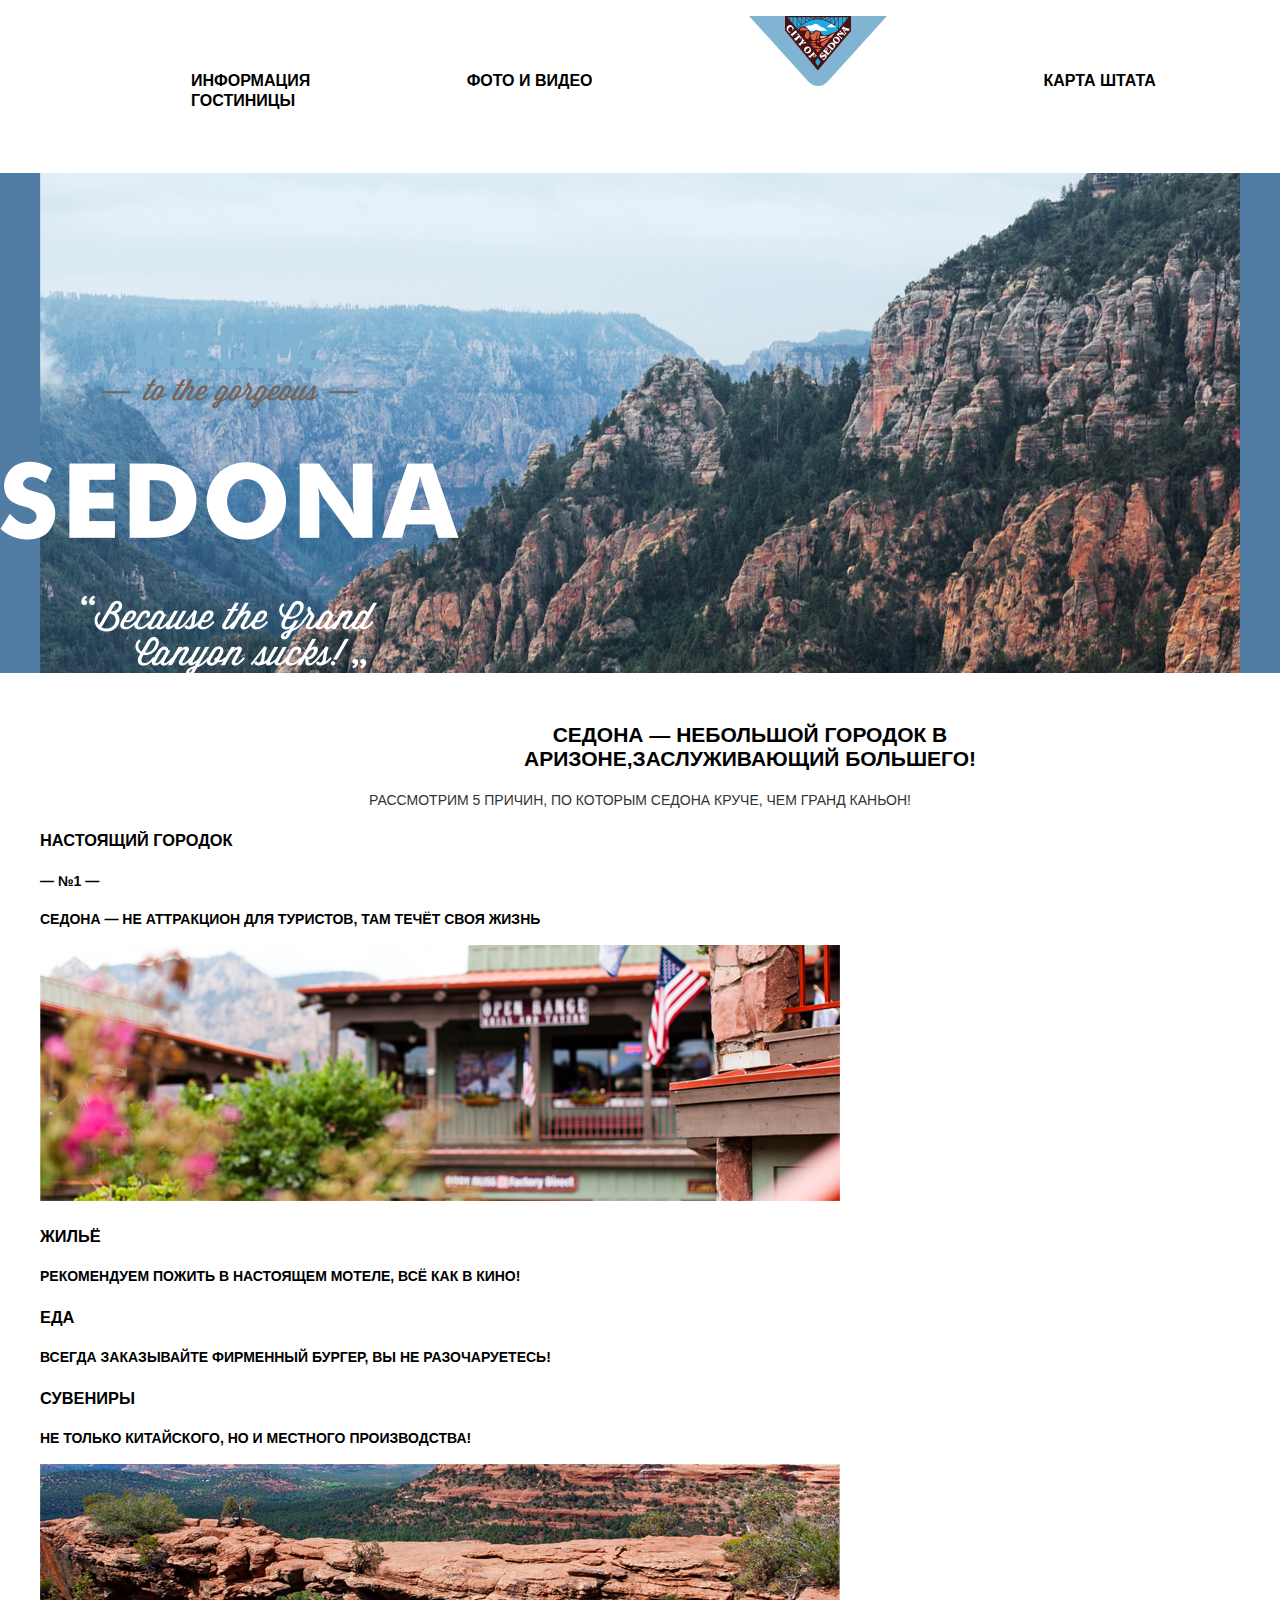
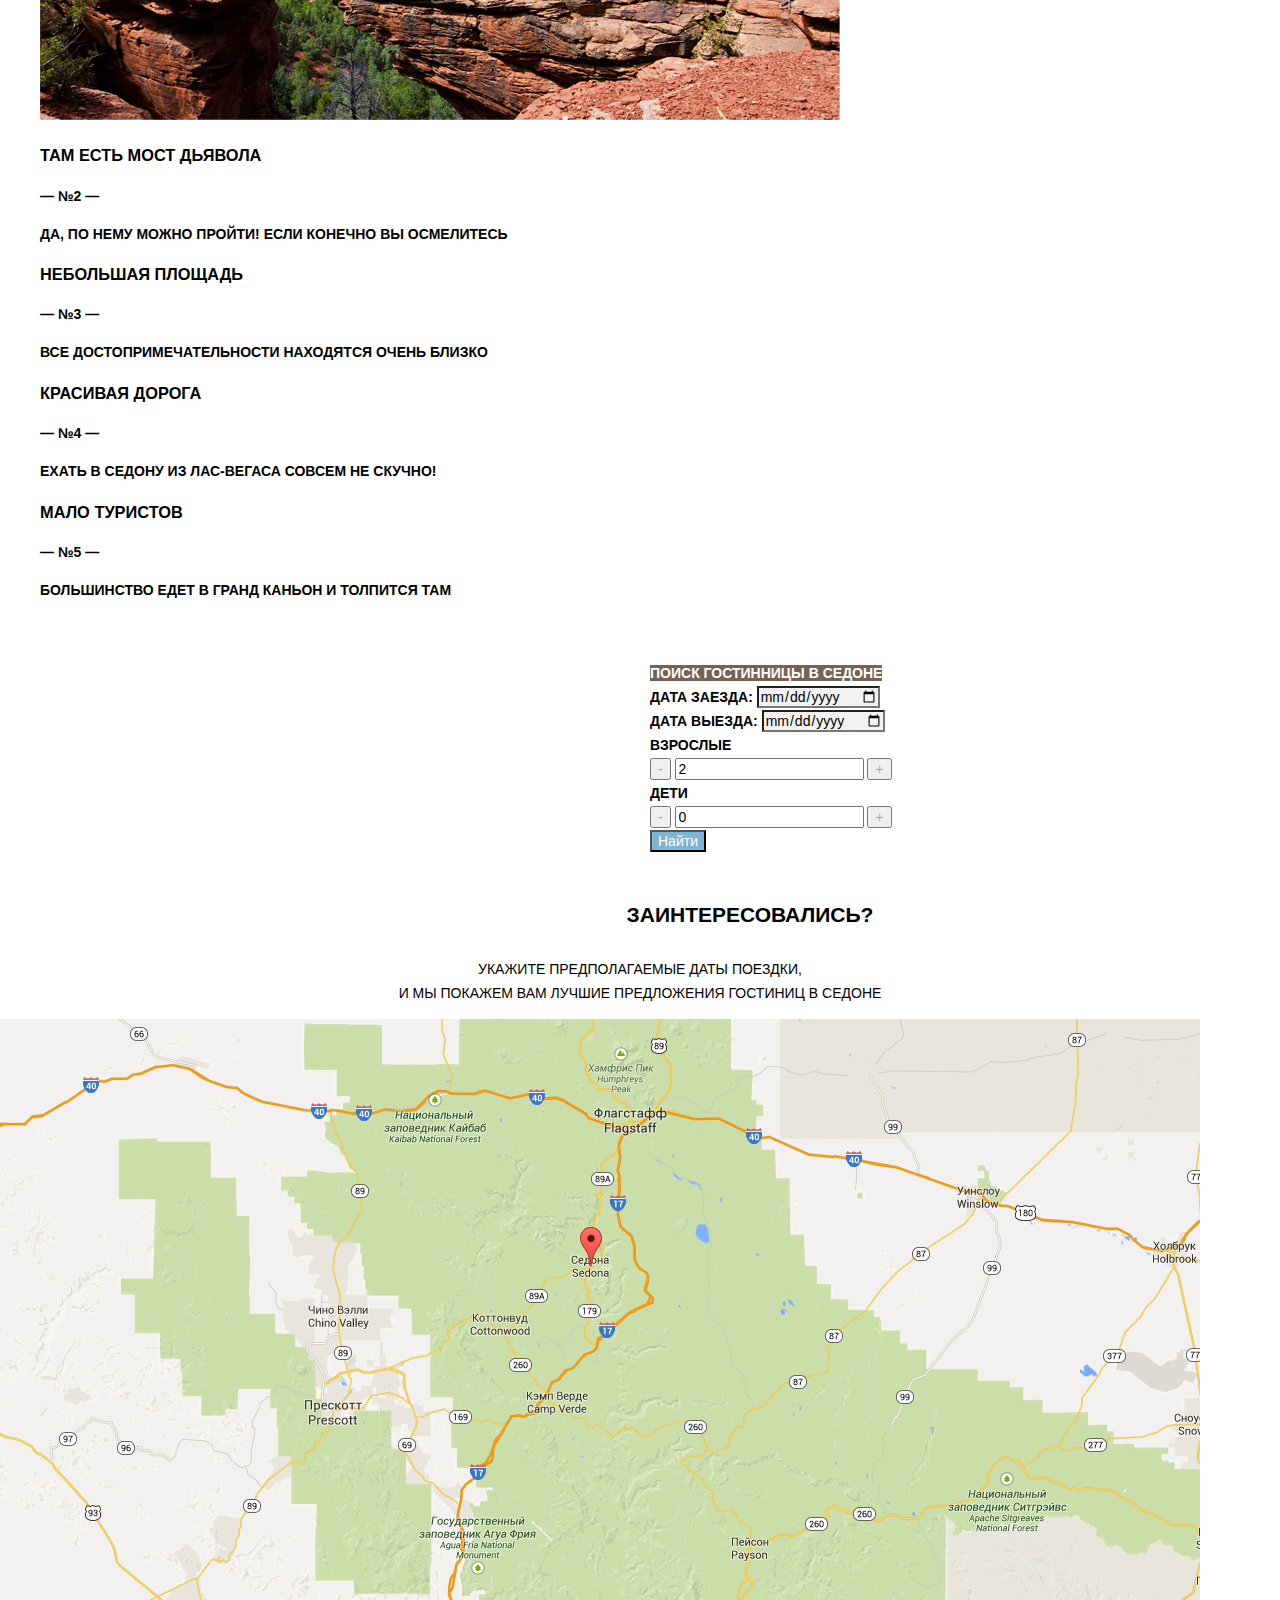
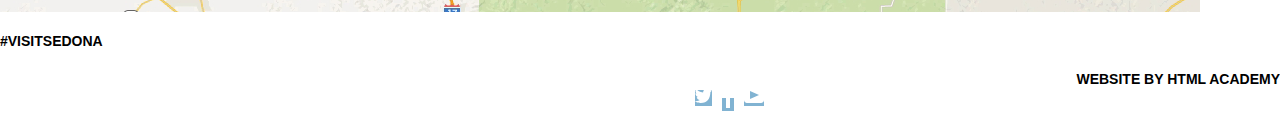
==== index.html @ 78a45bf8 "выполнил 2 задания 5 урока" ====
<!DOCTYPE html>
<html lang="ru">

<head>
  <meta charset="utf-8">
  <title>HTML Academy: Седона</title>
  <link href="https://fonts.googleapis.com/css?family=PT+Sans:400,700&amp;subset=latin,cyrillic" rel="stylesheet"
    type="text/css">
  <link href="css/normalize.css" rel="stylesheet">
  <link href="css/index.css" rel="stylesheet">
</head>

<body>
  <header>
    <nav class="main-navigation">
      <ul class="site-navigation">
        <li><a href="#">Информация</a></li>
        <li><a href="#">Фото и видео</a></li>
        <li class="logo-sedona"><a><img src="img/logo-sedona.svg" width="138" height="70" alt="Седона"></a></li>
        <li><a href="#">Карта штата</a></li>
        <li><a href="hotels.html">Гостиницы</a></li>
      </ul>
    </nav>
  </header>
  <main>
    <h1 class="visually-hidden">SEDONA</h1>
    <div class="top-image">
      <img class="word-welcome" src="img/welcome.png">
    </div>
    <section class="feature-promo">
      <h2>Седона — небольшой городок в Аризоне,заслуживающий большего!</h2>
      <p>Рассмотрим 5 причин, по которым Седона круче, чем гранд каньон!</p>
    </section>
    <section class="feature-blue">
      <ul>
        <li class="future-item future-item-blue">
          <div>
            <h3>Настоящий городок</h3>
            <p class="number">— №1 —</p>
            <p class="future-text">Седона — не аттракцион для туристов, там течёт своя жизнь</p>
          </div>
          <img src="img/real-town.png" alt="">
        </li>
        <li>
          <div>
            <h3>Жильё</h3>
            <p class="future-text">Рекомендуем пожить в настоящем мотеле, всё как в кино!</p>
          </div>
        </li>
        <li>
          <div>
            <h3>Еда</h3>
            <p class="future-text">Всегда заказывайте фирменный бургер, вы не разочаруетесь!</p>
          </div>
        </li>
        <li>
          <div>
            <h3>Сувениры</h3>
            <p class="future-text">Не только китайского, но и местного производства!</p>
          </div>
        </li>
        <li class="future-item future-item-blue">
          <img src="img/devil-bridge.png" alt="">
          <div>
            <h3>Там есть Мост дьявола</h3>
            <p class="number">— №2 —</p>
            <p class="future-text">Да, по нему можно пройти! Если конечно вы осмелитесь</p>
          </div>
        </li>
        <li class="future-item future-item-gray">
          <div>
            <h3>Небольшая площадь</h3>
            <p class="number">— №3 —</p>
            <p class="future-text">Все достопримечательности находятся очень близко</p>
          </div>
        </li>
        <li class="future-item future-item-gray">
          <div>
            <h3>Красивая дорога</h3>
            <p class="number">— №4 —</p>
            <p class="future-text">Ехать в Седону из Лас-Вегаса совсем не скучно!</p>
          </div>
        </li>
        <li class="future-item future-item-gray">
          <div>
            <h3>Мало туристов</h3>
            <p class="number">— №5 —</p>
            <p class="future-text">Большинство едет в гранд каньон и толпится там</p>
          </div>
        </li>
      </ul>
    </section>
    <section class="form">
      <h2 class="visually-hidden">Гостиницы в седоне поиск</h2>
      <a class="search-btn" href="#">Поиск гостинницы в седоне</a>
      <form class="search-form" action="https://echo.htmlacademy.ru" method="post">
        <div class="form-line form-form">
          <label for="date-arrival">Дата заезда:</label>
          <input class="date-arrival" type="date" name="arrival-date" id="arrival-date">
        </div>
        <div class="form-line form-form">
          <label for="date-deport">Дата выезда:</label>
          <input class="date-deport" type="date" name="date-deporture" id="date-deporture">
        </div>
        <div class="form-line form-form">
          <div class="number-abult">
            <label for="abolt">Взрослые</label>
            <div class="number-abults">
              <button class="button-minus" type="button">-</button>
              <input type="text" name="amolts" id="abolt" value="2" required>
              <button class="button-plus" type="button">+</button>
            </div>
          </div>
          <div class="number-children">
            <label for="children">Дети</label>
            <div class="number-childrens">
              <button class="button-minus" type="button">-</button>
              <input type="text" name="childrens" id="children" value="0" required>
              <button class="button-plus" type="button">+</button>
            </div>
          </div>
        </div>
        </div>
        <button class="search" type="submit">Найти</button>
      </form>
    </section>
    </section>
    <section class="quote">
      <h2>Заинтересовались?</h2>
      <p>Укажите предполагаемые даты поездки,<br>
        и мы покажем вам лучшие предложения гостиниц в седоне
      </p>
    </section>
    <div class="map">
      <img src="img/map.png" alt="Карта">
    </div>
  </main>
  <footer class="footer">
    <p>#visitsedona</p>
    <ul class="social">
      <li><a class="social-link" href="#" value="twitter"><span class="twitter"></span></a> </li>
      <li><a class="social-link" href="#" value="facebook"><span class="facebook"></span></a></li>
      <li><a class="social-link" href="#" value="youtube"><span class="youtube"></span></a></li>
    </ul>
    <div class="link-academy">
      <span class="website-by">website by</span>
      <a href="https://htmlacademy.ru">html academy</a>
    </div>
  </footer>
</body>

</html>
---- css/index.css ----
body {
  margin: 0;
  padding: 0;

  font-family: "PT Sans Narrow", Arial, sans-serif;
  font-size: 14px;
  line-height: 24px;
  font-weight: 700;
  color: #000000;
  text-transform: uppercase;
}

a{
  text-decoration: none;
}

.visually-hidden {
  text-indent: 100%;
  white-space: nowrap;
  overflow: hidden;
}

.main-navigation {
  font-size: 16px;
  line-height: 20px;
}

.site-navigation a{
  color: #000000;
}
.site-navigation a:hover{
  color: #81b3d2 ;
}

.site-navigation a:active{
  color: #cecece;
}

.site-navigation ul{
  float: left;
  margin-left: 150px;
}

.site-navigation li {
  display: inline;
  padding: 0px 1px;
  margin-left: 150px;
}

.top-image{
  position: relative;
  height: 500px;
  background: #517ca4 url(/img/sedona-home-screen.png) no-repeat 50% 21%;
}

ul {
  list-style: none;
}


.word-welcome {
  margin-top: 150px;
  text-align: center;
  font-size: 300px;
}

.feature-promo {
  text-align: center;
  margin-top: 0px;
}

.feature-promo h2 {
  font-size: 21px;
  text-transform: uppercase;
  text-align: center;
  font-family: sans-serif;
  font-weight: bold;
  word-wrap: break-word;
  margin-left: 500px;
  margin-top: 50px;
  width: 500px;
}

.feature-promo p{
  font-size: 14px;
  color: #333333;
  font-family: sans-serif;
  font-weight: normal;
}

.search-btn{
  background-color: #766357;
  color: #ffffff;
}
.search-btn:hover{
  background-color: #604e43;
}
.search-btn:active{
  background-color: #503e33;
}

.form{
  position: relative;
  left: 650px;
}

.date-arrival,
.date-deport{
  background-color: #f2f2f2;
  color: #000000;
}

.date-arrival:hover,
.date-deport:hover{
  background-color: #ebebeb;
  color: #000000;
}

.date-arrival:focus,
.date-deport:focus{
  background-color: #ffffff;
  color: #000000;
}

.button-minus,
.button-plus{
  color: #a9a9a9;
}
.button-minus:hover,
.button-plus:hover{
  color: #000000;
}
.button-minus:active,
.button-minus:active{
  color: #81b3d2;
}
.search{
  background-color: #81b3d2;
  color: #ffffff;
}
.search:hover{
  background-color: #669ec0;
  color: #ffffff;
}
.search:active{
  background-color: #5496bd;
  color: #88b6d1;
  opacity: 0.5;
}

.quote {
  text-align: center;
}

.quote h2 {
  font-size: 21px;
  font-family: sans-serif;
  font-weight: bold;
  word-wrap: break-word;
  margin-left: 500px;
  margin-top: 50px;
  width: 500px;
}

.quote p{
  font-family: sans-serif;
  font-weight: normal;
  text-align: center;
  margin-top: 30px;
}

.footer p{
  position: relative;
  margin-top: 10px;
}

.footer ul{
  text-align: center;
}

footer ul{
  position: absolute;
  left: 650px;
}
.footer li{
  float: left;
  margin: 5px;
}

.social-link .twitter::before{
  content: url(/img/icon-twitter.svg);
  background-color: #81b3d2;
}
.social-link .facebook::before{
  content: url(/img/fb-icon.svg);
  background-color: #81b3d2;
}
.social-link .youtube::before{
  content: url(/img/icon-youtube.svg);
  background-color: #81b3d2;
}

.social-link a{
  color: #81b3d2;
}
.social-link a:focus{
  color: #669ec0;
}
.social-link a:active{
  color: #5496bd;
  opacity: 0.5;
}

.footer .link-academy{
  text-align: right;
}
.link-academy a{
  color: #000000
}
.link-academy a:hover{
  color: #81b3d2;
}
.link-academy a:active{
  color: #bdbbbc;
}
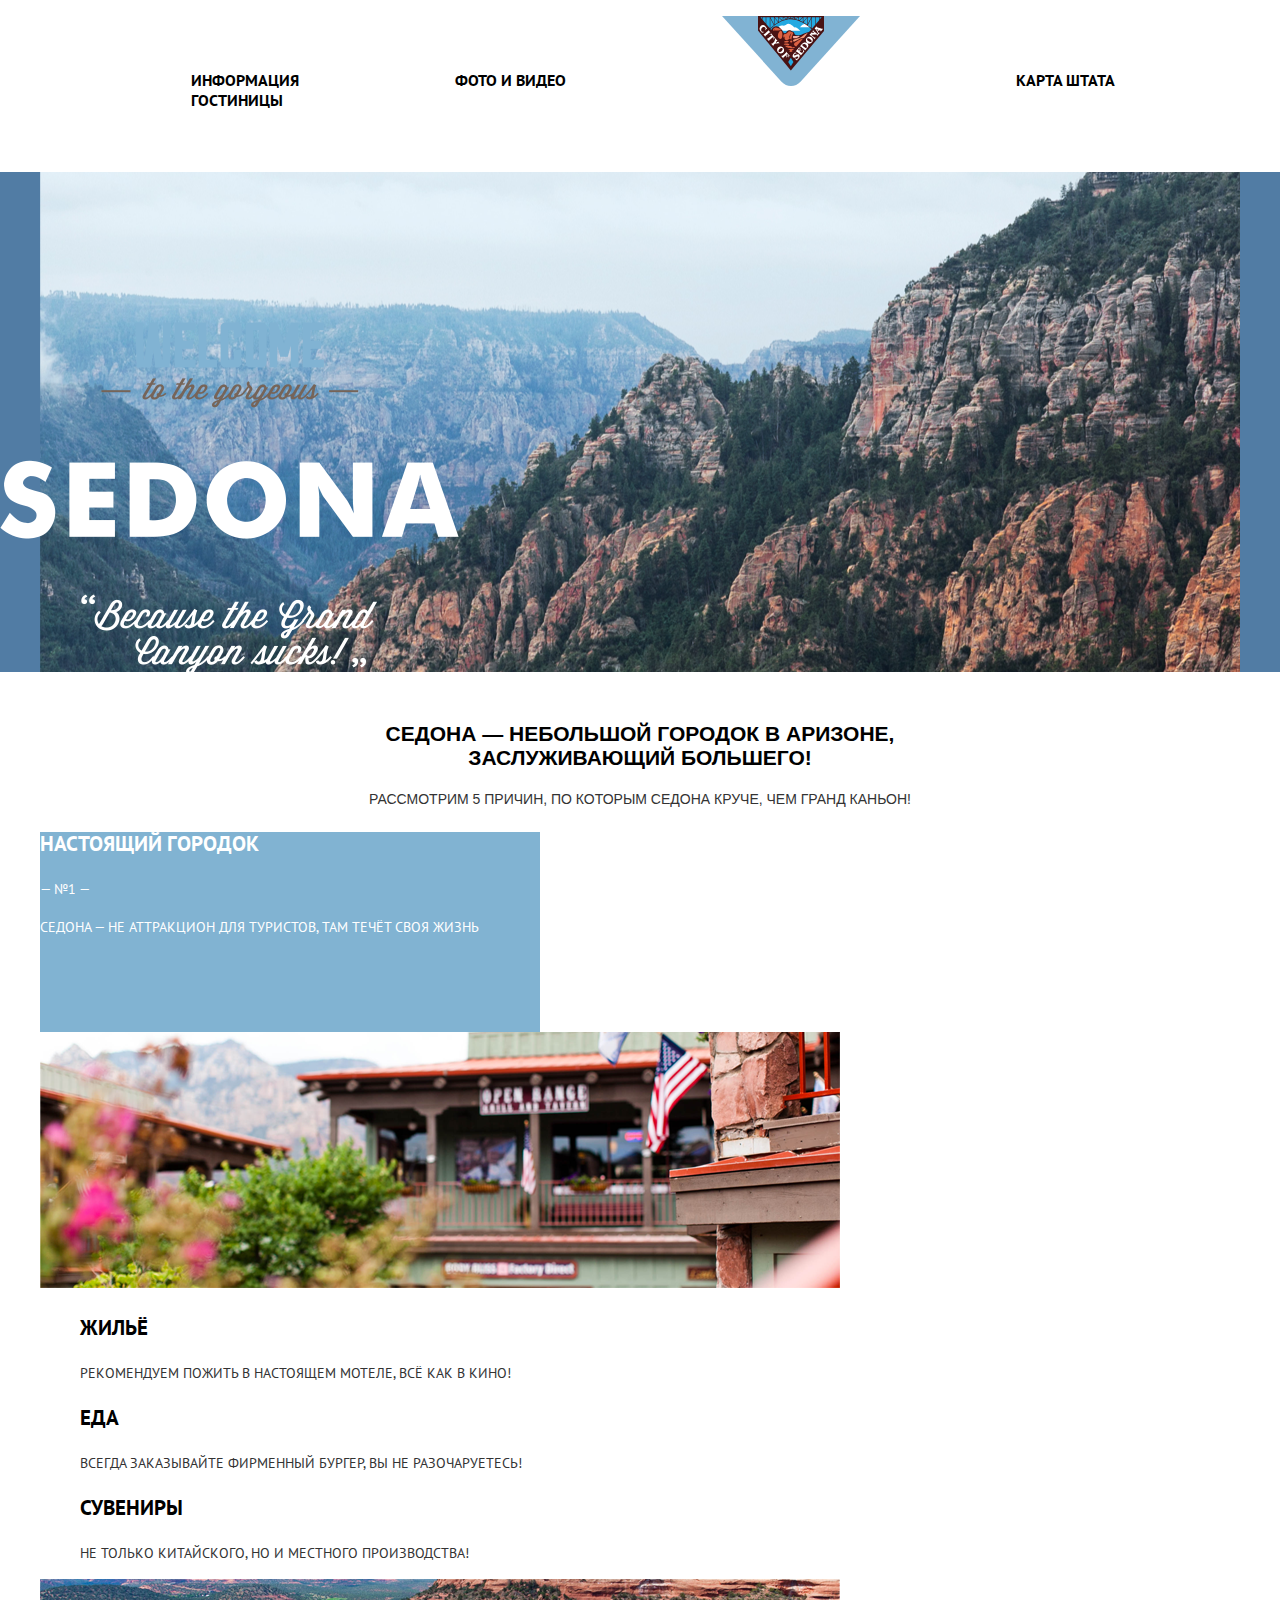
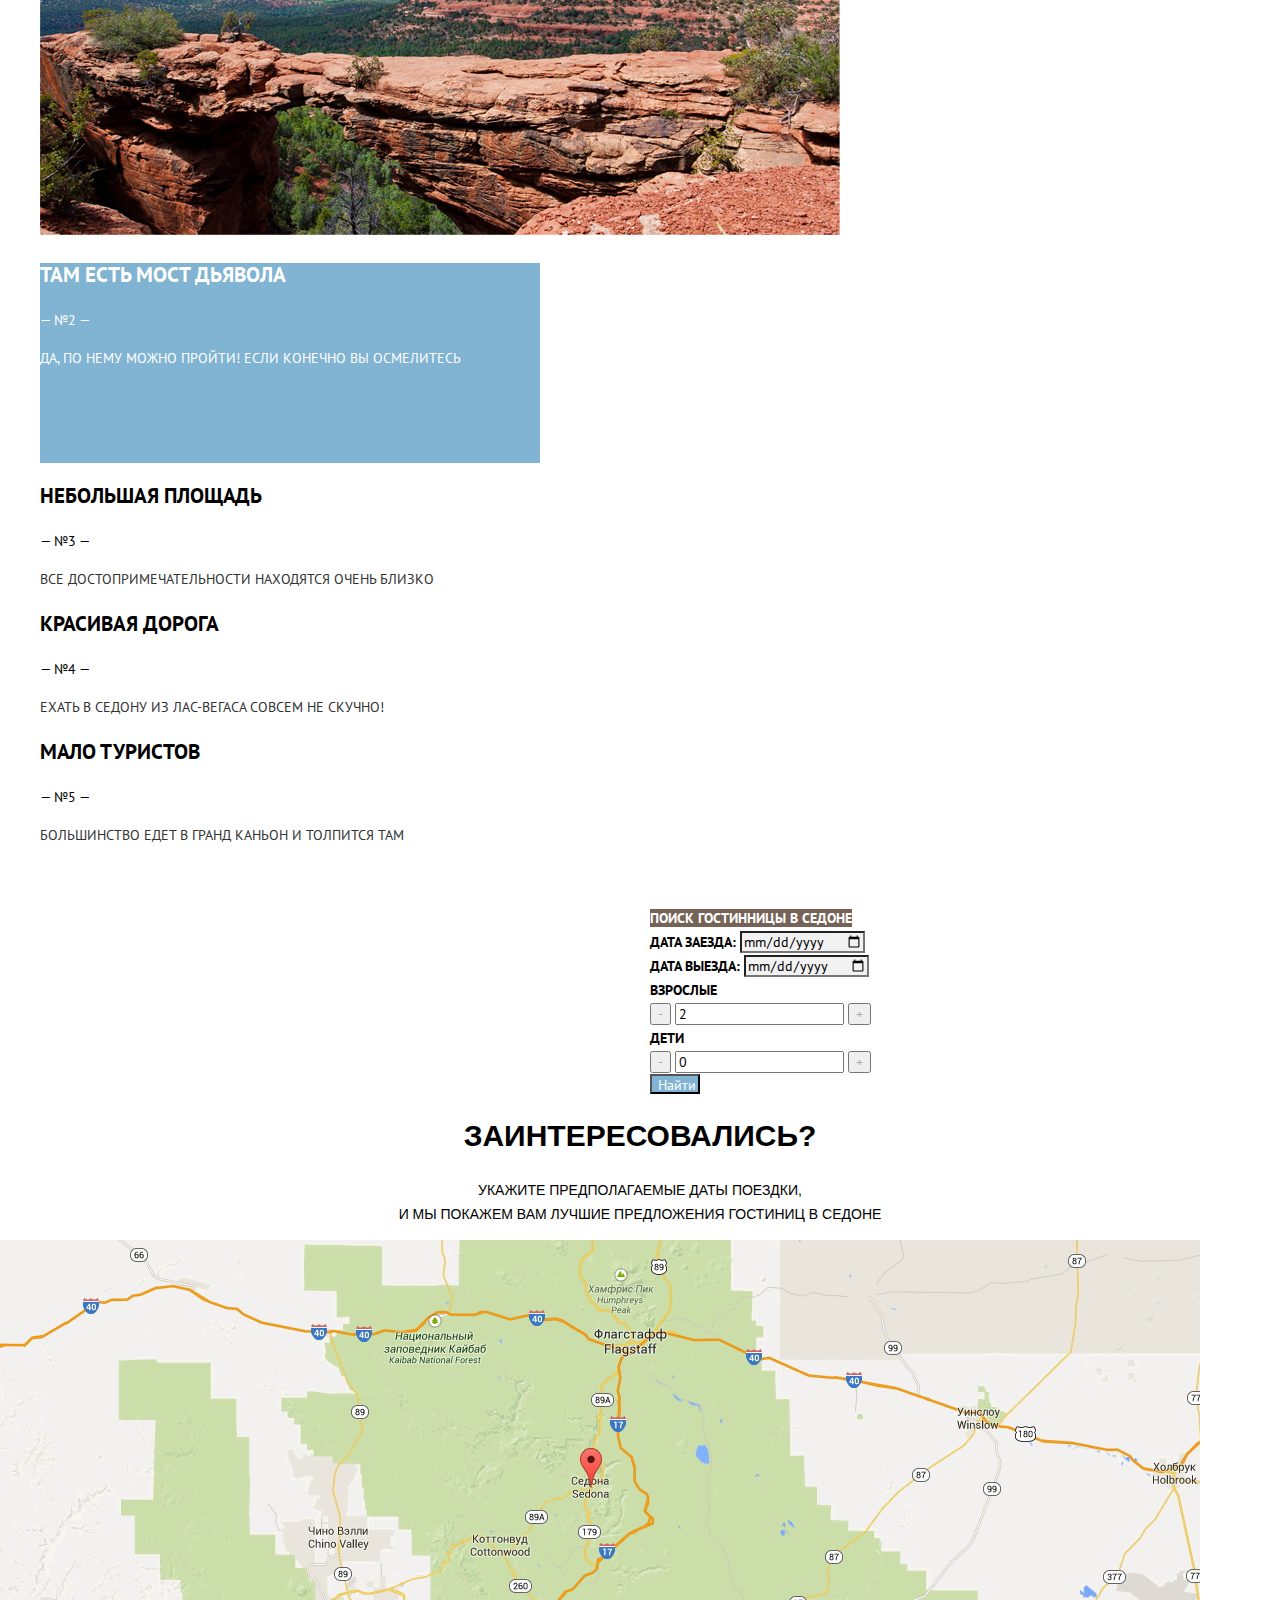
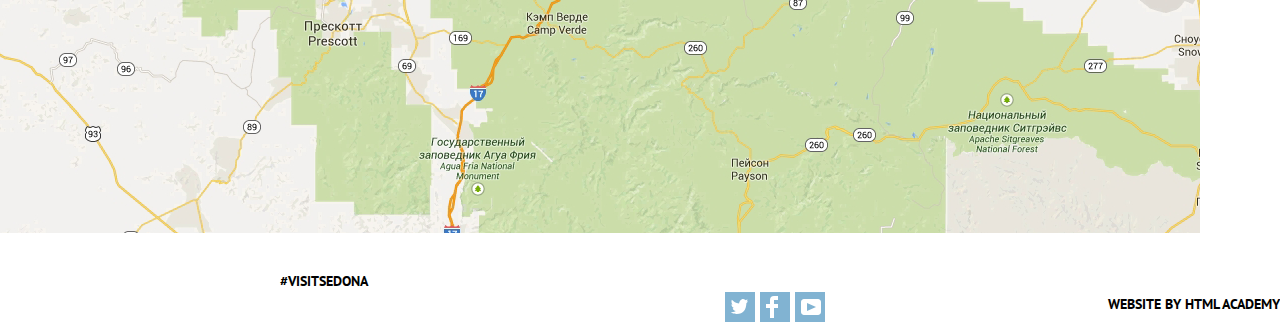
==== commit debfcf47: "доп задание 5 урок." ====
--- a/index.html
+++ b/index.html
@@ -27,67 +27,73 @@
     <div class="top-image">
       <img class="word-welcome" src="img/welcome.png">
     </div>
-    <section class="feature-promo">
-      <h2>Седона — небольшой городок в Аризоне,заслуживающий большего!</h2>
+    <section class="future-promo">
+      <h2>Седона — небольшой городок в Аризоне,<br>заслуживающий большего!</h2>
       <p>Рассмотрим 5 причин, по которым Седона круче, чем гранд каньон!</p>
     </section>
-    <section class="feature-blue">
+    <section class="future-blue">
       <ul>
-        <li class="future-item future-item-blue">
-          <div>
+        <div class="section-one">
+          <li class="future-item item-blue">
             <h3>Настоящий городок</h3>
             <p class="number">— №1 —</p>
-            <p class="future-text">Седона — не аттракцион для туристов, там течёт своя жизнь</p>
-          </div>
-          <img src="img/real-town.png" alt="">
-        </li>
-        <li>
-          <div>
-            <h3>Жильё</h3>
-            <p class="future-text">Рекомендуем пожить в настоящем мотеле, всё как в кино!</p>
-          </div>
-        </li>
-        <li>
-          <div>
-            <h3>Еда</h3>
-            <p class="future-text">Всегда заказывайте фирменный бургер, вы не разочаруетесь!</p>
-          </div>
-        </li>
-        <li>
-          <div>
-            <h3>Сувениры</h3>
-            <p class="future-text">Не только китайского, но и местного производства!</p>
-          </div>
-        </li>
-        <li class="future-item future-item-blue">
-          <img src="img/devil-bridge.png" alt="">
-          <div>
-            <h3>Там есть Мост дьявола</h3>
-            <p class="number">— №2 —</p>
-            <p class="future-text">Да, по нему можно пройти! Если конечно вы осмелитесь</p>
-          </div>
-        </li>
-        <li class="future-item future-item-gray">
-          <div>
-            <h3>Небольшая площадь</h3>
-            <p class="number">— №3 —</p>
-            <p class="future-text">Все достопримечательности находятся очень близко</p>
-          </div>
-        </li>
-        <li class="future-item future-item-gray">
-          <div>
-            <h3>Красивая дорога</h3>
-            <p class="number">— №4 —</p>
-            <p class="future-text">Ехать в Седону из Лас-Вегаса совсем не скучно!</p>
-          </div>
-        </li>
-        <li class="future-item future-item-gray">
-          <div>
-            <h3>Мало туристов</h3>
-            <p class="number">— №5 —</p>
-            <p class="future-text">Большинство едет в гранд каньон и толпится там</p>
-          </div>
-        </li>
+            <p>Седона — не аттракцион для туристов, там течёт своя жизнь</p>
+          <li class="real-town">
+            <img src="img/real-town.png" alt="">
+          </li>
+          </li>
+          <ul>
+            <li class="future-item item-one">
+              <div class="housing">
+                <h3>Жильё</h3>
+                <p class="future-text">Рекомендуем пожить в настоящем мотеле, всё как в кино!</p>
+              </div>
+            </li>
+            <li class="future-item item-two">
+              <div class="eat">
+                <h3>Еда</h3>
+                <p class="future-text">Всегда заказывайте фирменный бургер, вы не разочаруетесь!</p>
+              </div>
+            </li>
+            <li class="future-item item-three">
+              <div class="souvenirs">
+                <h3>Сувениры</h3>
+                <p class="future-text">Не только китайского, но и местного производства!</p>
+              </div>
+            </li>
+          </ul>
+        </div>
+        <div class="section-two">
+          <li class="devil-bridge">
+            <img src="img/devil-bridge.png" alt="">
+          </li>
+          <li class="future-item item-blue">
+          <h3>Там есть Мост дьявола</h3>
+          <p class="number">— №2 —</p>
+          <p>Да, по нему можно пройти! Если конечно вы осмелитесь</p>
+          </li>
+          <li class="future-item item-four">
+            <div class="small-area">
+              <h3>Небольшая площадь</h3>
+              <p class="number">— №3 —</p>
+              <p class="future-text">Все достопримечательности находятся очень близко</p>
+            </div>
+          </li>
+          <li class="future-item item-five">
+            <div class="beautiful-road">
+              <h3>Красивая дорога</h3>
+              <p class="number">— №4 —</p>
+              <p class="future-text">Ехать в Седону из Лас-Вегаса совсем не скучно!</p>
+            </div>
+          </li>
+          <li class="future-item item-six">
+            <div class="few-tourists">
+              <h3>Мало туристов</h3>
+              <p class="number">— №5 —</p>
+              <p class="future-text">Большинство едет в гранд каньон и толпится там</p>
+            </div>
+          </li>
+        </div>
       </ul>
     </section>
     <section class="form">
--- a/css/index.css
+++ b/css/index.css
@@ -2,7 +2,7 @@
   margin: 0;
   padding: 0;
 
-  font-family: "PT Sans Narrow", Arial, sans-serif;
+  font-family: "PT Sans", "Arial", sans-serif;
   font-size: 14px;
   line-height: 24px;
   font-weight: 700;
@@ -10,7 +10,7 @@
   text-transform: uppercase;
 }
 
-a{
+a {
   text-decoration: none;
 }
 
@@ -25,18 +25,19 @@
   line-height: 20px;
 }
 
-.site-navigation a{
-  color: #000000;
-}
-.site-navigation a:hover{
-  color: #81b3d2 ;
-}
-
-.site-navigation a:active{
+.site-navigation a {
+  color: #000000;
+}
+
+.site-navigation a:hover {
+  color: #81b3d2;
+}
+
+.site-navigation a:active {
   color: #cecece;
 }
 
-.site-navigation ul{
+.site-navigation ul {
   float: left;
   margin-left: 150px;
 }
@@ -47,10 +48,10 @@
   margin-left: 150px;
 }
 
-.top-image{
+.top-image {
   position: relative;
   height: 500px;
-  background: #517ca4 url(/img/sedona-home-screen.png) no-repeat 50% 21%;
+  background: #517ca4 url("../img/sedona-home-screen.png") no-repeat 50% 21%;
 }
 
 ul {
@@ -64,88 +65,127 @@
   font-size: 300px;
 }
 
-.feature-promo {
+.future-promo {
   text-align: center;
   margin-top: 0px;
 }
 
-.feature-promo h2 {
+.future-promo h2 {
   font-size: 21px;
   text-transform: uppercase;
   text-align: center;
   font-family: sans-serif;
   font-weight: bold;
   word-wrap: break-word;
-  margin-left: 500px;
   margin-top: 50px;
-  width: 500px;
-}
-
-.feature-promo p{
+}
+
+.future-promo p {
   font-size: 14px;
   color: #333333;
   font-family: sans-serif;
   font-weight: normal;
 }
 
-.search-btn{
+.future-blue h3 {
+  font-size: 21px;
+  font-weight: bold;
+}
+.future-blue p {
+  font-size: 14px;
+  font-weight: normal;
+}
+.future-blue .future-text {
+  color: #333333;
+}
+
+.section-one .item-blue {
+  width: 500px;
+  height: 200px;
+  background-color: #81b3d2 ;
+  color: #ffffff;
+}
+.section-one .number{
+  font-size: 14px;
+  font-weight: normal;
+}
+
+.section-two .item-blue {
+  width: 500px;
+  height: 200px;
+  background-color: #81b3d2 ;
+  color: #ffffff;
+}
+
+.search-btn {
   background-color: #766357;
   color: #ffffff;
 }
-.search-btn:hover{
+
+.search-btn:hover {
   background-color: #604e43;
 }
-.search-btn:active{
+
+.search-btn:active {
   background-color: #503e33;
 }
 
-.form{
+.form {
   position: relative;
   left: 650px;
 }
 
 .date-arrival,
-.date-deport{
+.date-deport {
   background-color: #f2f2f2;
   color: #000000;
 }
 
 .date-arrival:hover,
-.date-deport:hover{
+.date-deport:hover {
   background-color: #ebebeb;
   color: #000000;
 }
 
 .date-arrival:focus,
-.date-deport:focus{
+.date-deport:focus {
   background-color: #ffffff;
   color: #000000;
 }
 
 .button-minus,
-.button-plus{
+.button-plus {
   color: #a9a9a9;
 }
+
 .button-minus:hover,
-.button-plus:hover{
-  color: #000000;
-}
+.button-plus:hover {
+  color: #000000;
+}
+
 .button-minus:active,
-.button-minus:active{
-  color: #81b3d2;
-}
-.search{
-  background-color: #81b3d2;
-  color: #ffffff;
-}
-.search:hover{
+.button-minus:active {
+  color: #81b3d2;
+}
+
+.search {
+  position: absolute;
+  width: 50px;
+  height: 20px;
+  background-color: #81b3d2;
+  color: #ffffff;
+
+}
+
+.search:hover {
   background-color: #669ec0;
   color: #ffffff;
 }
-.search:active{
+
+.search:active {
   background-color: #5496bd;
   color: #88b6d1;
-  opacity: 0.5;
+  opacity: 0.8;
 }
 
 .quote {
@@ -153,73 +193,204 @@
 }
 
 .quote h2 {
+  font-size: 30px;
+  font-family: sans-serif;
+  font-weight: bold;
+  word-wrap: break-word;
+  text-align: center;
+  margin-top: 50px;
+}
+
+.quote p {
+  font-size: 14px;
+  font-family: sans-serif;
+  font-weight: normal;
+  text-align: center;
+  margin-top: 30px;
+}
+
+.footer p {
+  position: relative;
+  top: 15px;
+  left: 280px;
+}
+
+.social-link .twitter::before {
+  content: "";
+  width: 30px;
+  height: 30px;
+  left: 725px;
+
+  position: absolute;
+  background-position: 6px, center;
+  background-repeat: no-repeat;
+  background-image: url(/img/icon-twitter.svg);
+  background-color: #81b3d2;
+}
+
+.social-link .facebook::before {
+  content: "";
+  width: 30px;
+  height: 30px;
+  left: 760px;
+
+  position: absolute;
+  background-position: 6px, center;
+  background-repeat: no-repeat;
+  background-image: url(/img/fb-icon.svg);
+  background-color: #81b3d2;
+}
+
+.social-link .youtube::before {
+  content: "";
+  width: 30px;
+  height: 30px;
+  left: 795px;
+
+  position: absolute;
+  background-position: 6px, center;
+  background-repeat: no-repeat;
+  background-image: url(/img/icon-youtube.svg);
+  background-color: #81b3d2;
+}
+
+.social li {
+  background-color: #81b3d2;
+}
+
+.social li:focus {
+  background-color: #669ec0;
+}
+
+.social li:active {
+  background-color: #5496bd;
+  opacity: 0.8;
+}
+
+.footer .link-academy {
+  text-align: right;
+}
+
+.link-academy a {
+  color: #000000
+}
+
+.link-academy a:hover {
+  color: #81b3d2;
+}
+
+.link-academy a:active {
+  color: #bdbbbc;
+}
+
+.section-criteria label {
+  font-size: 14px;
+  font-weight: normal;
+}
+
+.section-criteria legend {
+  font-size: 16px;
+  font-weight: bold;
+}
+
+.section-sorting .price {
+  color: #81b3d2;
+}
+.section-sorting .type {
+  color: #e1e1e1;
+}
+.section-sorting .rating {
+  color: #e1e1e1;
+}
+.section-sorting .rating:hover {
+color: #81b3d2;
+}
+.section-sorting .rating:active {
+  color: #000000;
+}
+
+.hotels tr {
+  font-size: 14px;
+  font-weight: normal;
+  color: #333333;
+}
+
+.hotels .hotel-name {
   font-size: 21px;
-  font-family: sans-serif;
-  font-weight: bold;
-  word-wrap: break-word;
-  margin-left: 500px;
-  margin-top: 50px;
-  width: 500px;
-}
-
-.quote p{
-  font-family: sans-serif;
-  font-weight: normal;
-  text-align: center;
-  margin-top: 30px;
-}
-
-.footer p{
-  position: relative;
-  margin-top: 10px;
-}
-
-.footer ul{
-  text-align: center;
-}
-
-footer ul{
-  position: absolute;
-  left: 650px;
-}
-.footer li{
-  float: left;
-  margin: 5px;
-}
-
-.social-link .twitter::before{
-  content: url(/img/icon-twitter.svg);
-  background-color: #81b3d2;
-}
-.social-link .facebook::before{
-  content: url(/img/fb-icon.svg);
-  background-color: #81b3d2;
-}
-.social-link .youtube::before{
-  content: url(/img/icon-youtube.svg);
-  background-color: #81b3d2;
-}
-
-.social-link a{
-  color: #81b3d2;
-}
-.social-link a:focus{
-  color: #669ec0;
-}
-.social-link a:active{
-  color: #5496bd;
-  opacity: 0.5;
-}
-
-.footer .link-academy{
-  text-align: right;
-}
-.link-academy a{
-  color: #000000
-}
-.link-academy a:hover{
-  color: #81b3d2;
-}
-.link-academy a:active{
-  color: #bdbbbc;
-}
+  font-weight: bold;
+}
+
+.hotels .btn {
+  font-size: 14px;
+  font-weight: bold;
+}
+
+.hotels .amara {
+  color: #000000;
+}
+
+.hotels .amara:hover {
+  color: #81b3d2;
+}
+
+.hotels .amara:active {
+  color: #b2b2b2;
+}
+
+.hotels .quail {
+  color: #000000;
+}
+
+.hotels .quail:hover {
+  color: #81b3d2;
+}
+
+.hotels .quail:active {
+  color: #b2b2b2;
+}
+
+.hotels .poco {
+  color: #000000;
+}
+
+.hotels .poco:hover {
+  color: #81b3d2;
+}
+
+.hotels .poco:active {
+  color: #b2b2b2;
+}
+
+.btn-right {
+  color: white;
+  background-color: #766357;
+}
+
+
+.btn-right:hover {
+  color: white;
+  background-color: #604e43;
+}
+
+.btn-right:active {
+  color: #857871;
+  background-color: #503e33;
+  opacity: 0.8;
+}
+
+.btn-left {
+  background-color: #81b3d2;
+  color: #ffffff;
+}
+
+.btn-left:hover {
+  color: #ffffff;
+  background-color: #669ec0;
+}
+
+.btn-left:active {
+  color: #88b6d1;
+  background-color: #5496bd;
+  opacity: 0.8;
+}
+
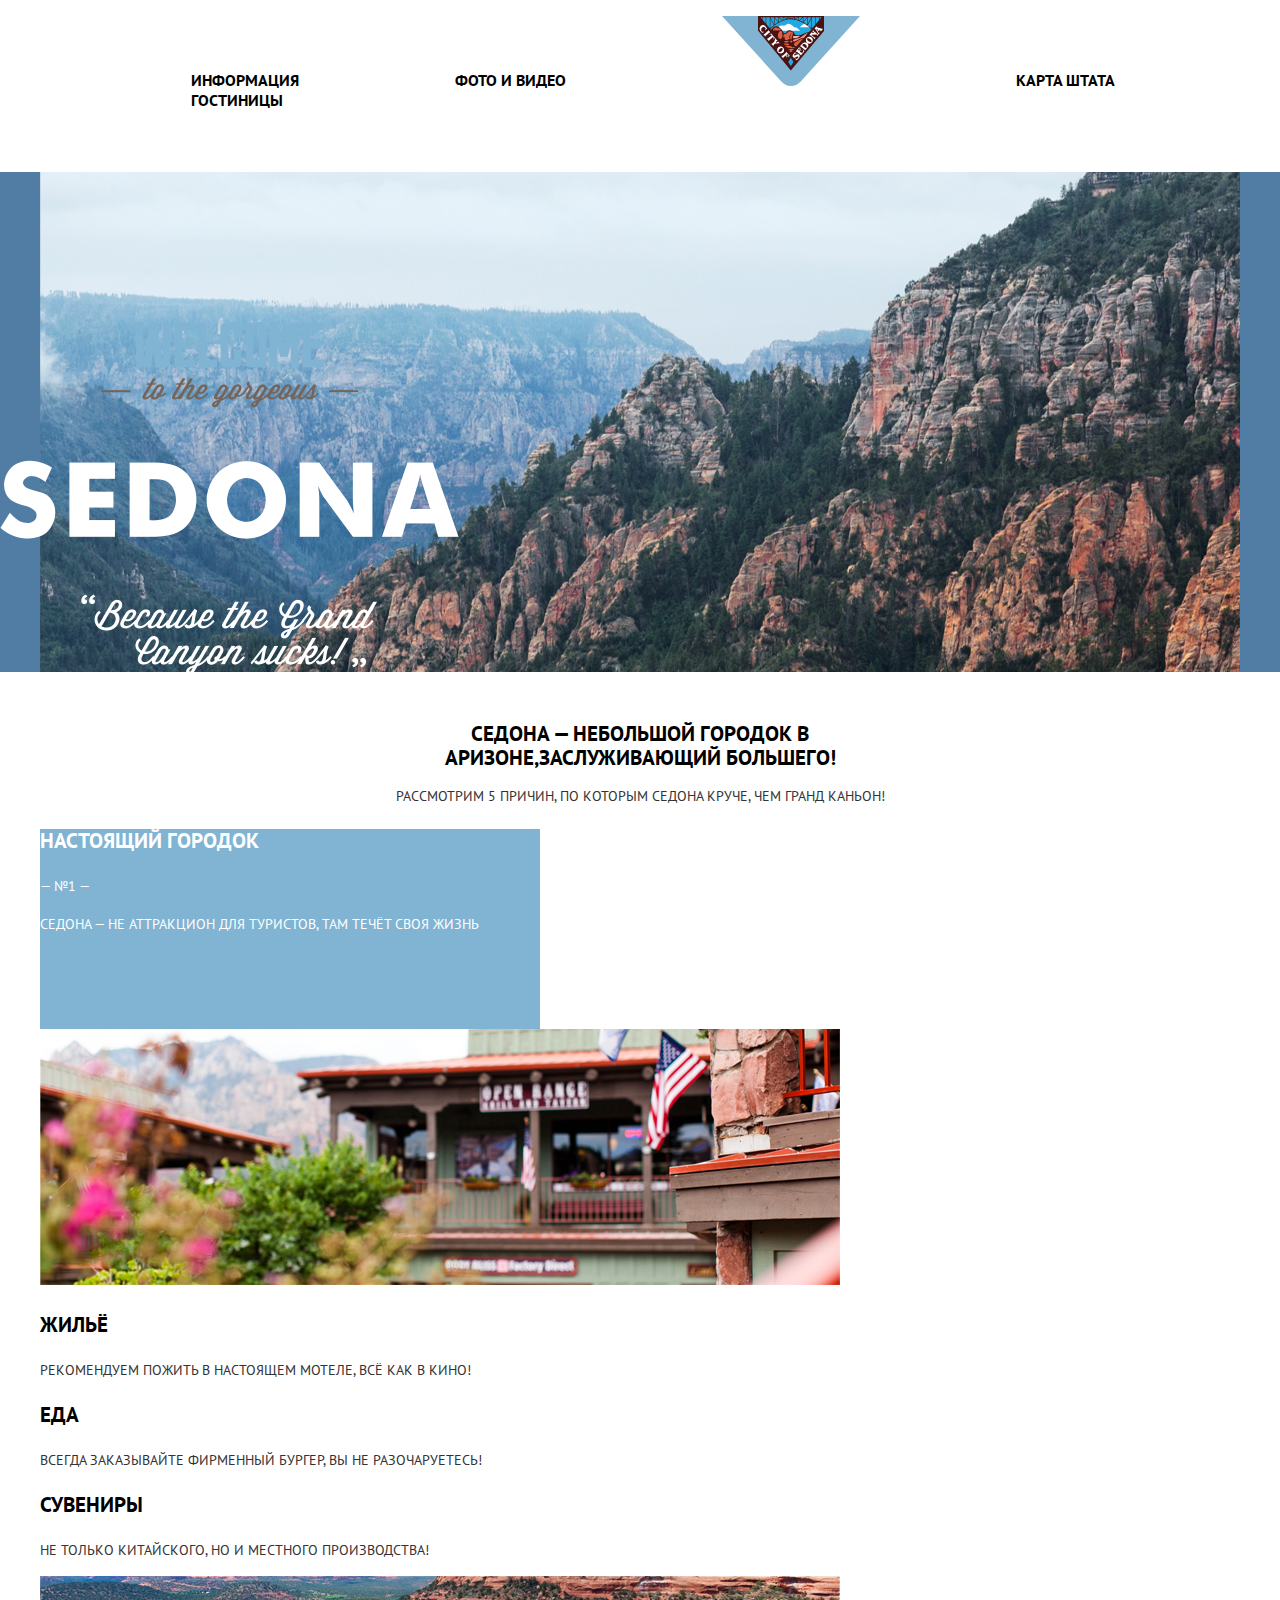
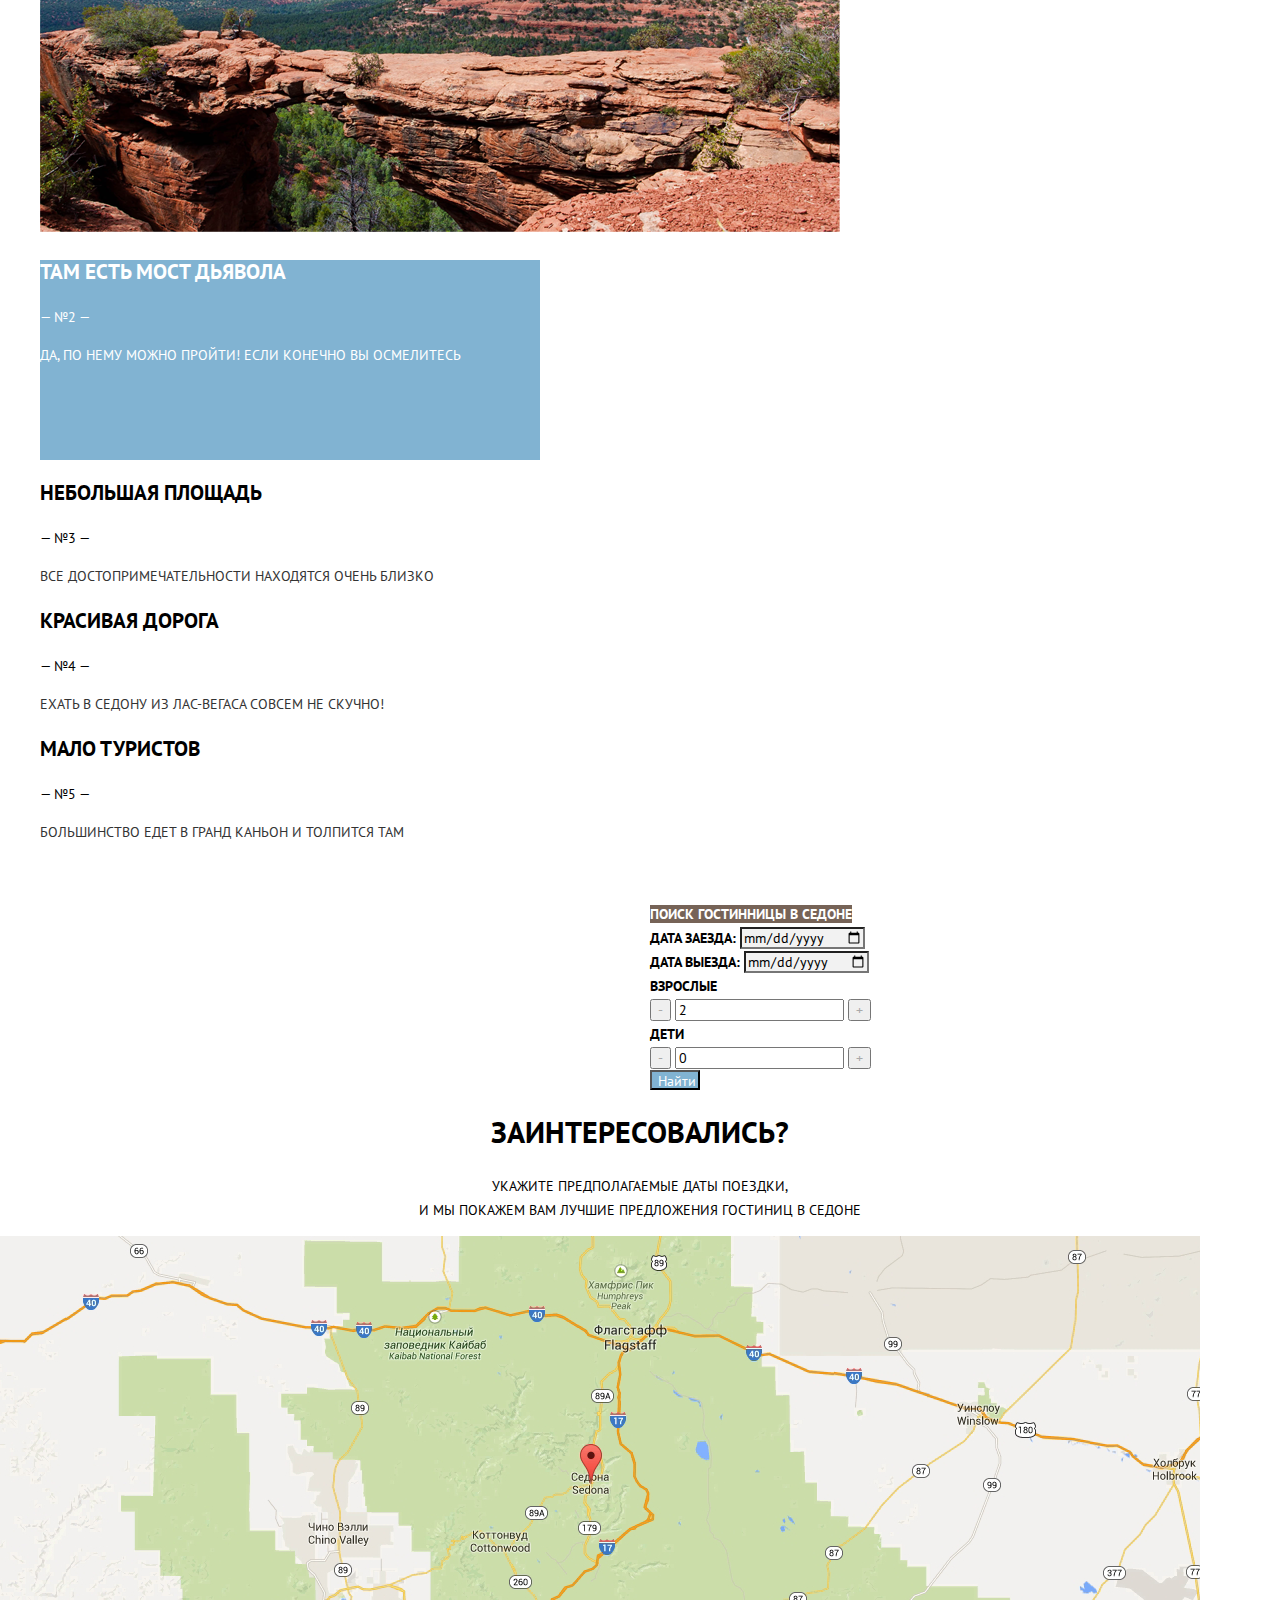
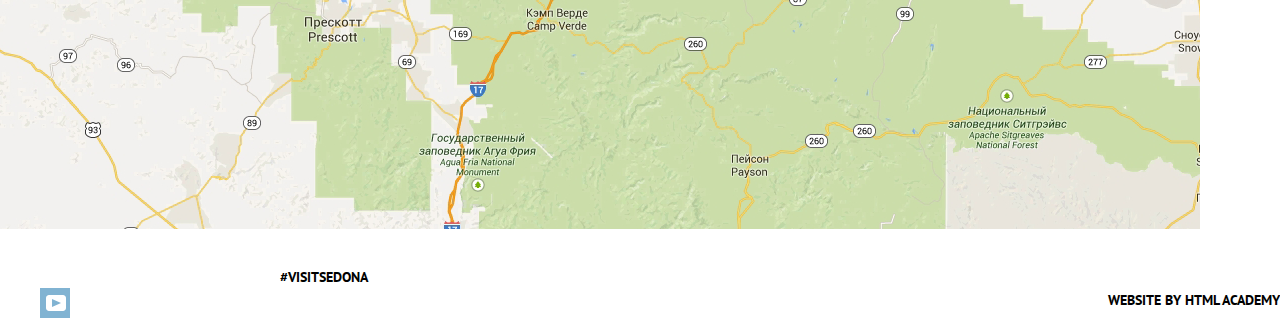
==== commit 51444d5a: "исправил все." ====
--- a/index.html
+++ b/index.html
@@ -16,7 +16,7 @@
       <ul class="site-navigation">
         <li><a href="#">Информация</a></li>
         <li><a href="#">Фото и видео</a></li>
-        <li class="logo-sedona"><a><img src="img/logo-sedona.svg" width="138" height="70" alt="Седона"></a></li>
+        <li class="logo-sedona"><a><img src="../img/logo-sedona.svg" width="138" height="70" alt="Седона"></a></li>
         <li><a href="#">Карта штата</a></li>
         <li><a href="hotels.html">Гостиницы</a></li>
       </ul>
@@ -25,75 +25,68 @@
   <main>
     <h1 class="visually-hidden">SEDONA</h1>
     <div class="top-image">
-      <img class="word-welcome" src="img/welcome.png">
+      <img class="word-welcome" src="../img/welcome.png">
     </div>
     <section class="future-promo">
-      <h2>Седона — небольшой городок в Аризоне,<br>заслуживающий большего!</h2>
+      <h2>Седона — небольшой городок в Аризоне,заслуживающий большего!</h2>
       <p>Рассмотрим 5 причин, по которым Седона круче, чем гранд каньон!</p>
     </section>
     <section class="future-blue">
       <ul>
-        <div class="section-one">
-          <li class="future-item item-blue">
+        <li class="section-one">
+          <div class="future-item item-blue">
             <h3>Настоящий городок</h3>
             <p class="number">— №1 —</p>
             <p>Седона — не аттракцион для туристов, там течёт своя жизнь</p>
-          <li class="real-town">
-            <img src="img/real-town.png" alt="">
-          </li>
-          </li>
-          <ul>
-            <li class="future-item item-one">
-              <div class="housing">
-                <h3>Жильё</h3>
-                <p class="future-text">Рекомендуем пожить в настоящем мотеле, всё как в кино!</p>
-              </div>
-            </li>
-            <li class="future-item item-two">
-              <div class="eat">
-                <h3>Еда</h3>
-                <p class="future-text">Всегда заказывайте фирменный бургер, вы не разочаруетесь!</p>
-              </div>
-            </li>
-            <li class="future-item item-three">
-              <div class="souvenirs">
-                <h3>Сувениры</h3>
-                <p class="future-text">Не только китайского, но и местного производства!</p>
-              </div>
-            </li>
-          </ul>
-        </div>
-        <div class="section-two">
-          <li class="devil-bridge">
-            <img src="img/devil-bridge.png" alt="">
-          </li>
-          <li class="future-item item-blue">
-          <h3>Там есть Мост дьявола</h3>
-          <p class="number">— №2 —</p>
-          <p>Да, по нему можно пройти! Если конечно вы осмелитесь</p>
-          </li>
-          <li class="future-item item-four">
-            <div class="small-area">
-              <h3>Небольшая площадь</h3>
-              <p class="number">— №3 —</p>
-              <p class="future-text">Все достопримечательности находятся очень близко</p>
-            </div>
-          </li>
-          <li class="future-item item-five">
-            <div class="beautiful-road">
-              <h3>Красивая дорога</h3>
-              <p class="number">— №4 —</p>
-              <p class="future-text">Ехать в Седону из Лас-Вегаса совсем не скучно!</p>
-            </div>
-          </li>
-          <li class="future-item item-six">
-            <div class="few-tourists">
-              <h3>Мало туристов</h3>
-              <p class="number">— №5 —</p>
-              <p class="future-text">Большинство едет в гранд каньон и толпится там</p>
-            </div>
-          </li>
-        </div>
+          </div>
+          <img src="../img/real-town.png" alt="">
+        </li>
+        <li class="future-item item-one">
+          <div class="housing">
+            <h3>Жильё</h3>
+            <p class="future-text">Рекомендуем пожить в настоящем мотеле, всё как в кино!</p>
+          </div>
+        </li>
+        <li class="future-item item-two">
+          <div class="eat">
+            <h3>Еда</h3>
+            <p class="future-text">Всегда заказывайте фирменный бургер, вы не разочаруетесь!</p>
+          </div>
+        </li>
+        <li class="future-item item-three">
+          <div class="souvenirs">
+            <h3>Сувениры</h3>
+            <p class="future-text">Не только китайского, но и местного производства!</p>
+          </div>
+        </li>
+        <li class="section-two">
+          <img src="../img/devil-bridge.png" alt="">
+          <div class="future-item item-blue">
+            <h3>Там есть Мост дьявола</h3>
+            <p class="number">— №2 —</p>
+            <p>Да, по нему можно пройти! Если конечно вы осмелитесь</p>
+          </div>
+        <li class="future-item item-four">
+          <div class="small-area">
+            <h3>Небольшая площадь</h3>
+            <p class="number">— №3 —</p>
+            <p class="future-text">Все достопримечательности находятся очень близко</p>
+          </div>
+        </li>
+        <li class="future-item item-five">
+          <div class="beautiful-road">
+            <h3>Красивая дорога</h3>
+            <p class="number">— №4 —</p>
+            <p class="future-text">Ехать в Седону из Лас-Вегаса совсем не скучно!</p>
+          </div>
+        </li>
+        <li class="future-item item-six">
+          <div class="few-tourists">
+            <h3>Мало туристов</h3>
+            <p class="number">— №5 —</p>
+            <p class="future-text">Большинство едет в гранд каньон и толпится там</p>
+          </div>
+        </li>
       </ul>
     </section>
     <section class="form">
@@ -130,15 +123,12 @@
         <button class="search" type="submit">Найти</button>
       </form>
     </section>
-    </section>
     <section class="quote">
       <h2>Заинтересовались?</h2>
-      <p>Укажите предполагаемые даты поездки,<br>
-        и мы покажем вам лучшие предложения гостиниц в седоне
-      </p>
+      <p>Укажите предполагаемые даты поездки,<br>и мы покажем вам лучшие предложения гостиниц в седоне</p>
     </section>
     <div class="map">
-      <img src="img/map.png" alt="Карта">
+      <img src="../img/map.png" alt="Карта">
     </div>
   </main>
   <footer class="footer">
--- a/css/index.css
+++ b/css/index.css
@@ -71,30 +71,33 @@
 }
 
 .future-promo h2 {
+  margin: 0 auto;
   font-size: 21px;
   text-transform: uppercase;
   text-align: center;
-  font-family: sans-serif;
-  font-weight: bold;
-  word-wrap: break-word;
+  font-family: "PT Sans", "Arial", sans-serif;
+  font-weight: 700;
   margin-top: 50px;
+  width: 500px;
 }
 
 .future-promo p {
   font-size: 14px;
   color: #333333;
-  font-family: sans-serif;
-  font-weight: normal;
+  font-family: "PT Sans", "Arial", sans-serif;
+  font-weight: 400;
 }
 
 .future-blue h3 {
   font-size: 21px;
-  font-weight: bold;
-}
+  font-weight: 700;
+}
+
 .future-blue p {
   font-size: 14px;
-  font-weight: normal;
-}
+  font-weight: 400;
+}
+
 .future-blue .future-text {
   color: #333333;
 }
@@ -102,18 +105,19 @@
 .section-one .item-blue {
   width: 500px;
   height: 200px;
-  background-color: #81b3d2 ;
-  color: #ffffff;
-}
-.section-one .number{
-  font-size: 14px;
-  font-weight: normal;
+  background-color: #81b3d2;
+  color: #ffffff;
+}
+
+.section-one .number {
+  font-size: 14px;
+  font-weight: 400;
 }
 
 .section-two .item-blue {
   width: 500px;
   height: 200px;
-  background-color: #81b3d2 ;
+  background-color: #81b3d2;
   color: #ffffff;
 }
 
@@ -193,18 +197,19 @@
 }
 
 .quote h2 {
+  margin: 0 auto;
   font-size: 30px;
-  font-family: sans-serif;
-  font-weight: bold;
-  word-wrap: break-word;
+  font-family: "PT Sans", "Arial", sans-serif;
+  font-weight: 700;
   text-align: center;
   margin-top: 50px;
+  width: 500px;
 }
 
 .quote p {
   font-size: 14px;
-  font-family: sans-serif;
-  font-weight: normal;
+  font-family: "PT Sans", "Arial", sans-serif;
+  font-weight: 400;
   text-align: center;
   margin-top: 30px;
 }
@@ -215,16 +220,15 @@
   left: 280px;
 }
 
+
 .social-link .twitter::before {
   content: "";
   width: 30px;
   height: 30px;
-  left: 725px;
-
   position: absolute;
   background-position: 6px, center;
   background-repeat: no-repeat;
-  background-image: url(/img/icon-twitter.svg);
+  background-image: url("../img/icon-twitter.svg");
   background-color: #81b3d2;
 }
 
@@ -232,12 +236,10 @@
   content: "";
   width: 30px;
   height: 30px;
-  left: 760px;
-
   position: absolute;
   background-position: 6px, center;
   background-repeat: no-repeat;
-  background-image: url(/img/fb-icon.svg);
+  background-image: url("../img/fb-icon.svg");
   background-color: #81b3d2;
 }
 
@@ -245,12 +247,10 @@
   content: "";
   width: 30px;
   height: 30px;
-  left: 795px;
-
   position: absolute;
   background-position: 6px, center;
   background-repeat: no-repeat;
-  background-image: url(/img/icon-youtube.svg);
+  background-image: url("../img/icon-youtube.svg");
   background-color: #81b3d2;
 }
 
@@ -285,44 +285,68 @@
 
 .section-criteria label {
   font-size: 14px;
-  font-weight: normal;
+  font-weight: 400;
 }
 
 .section-criteria legend {
   font-size: 16px;
-  font-weight: bold;
+  font-weight: 700;
 }
 
 .section-sorting .price {
   color: #81b3d2;
 }
+
 .section-sorting .type {
   color: #e1e1e1;
 }
+
 .section-sorting .rating {
   color: #e1e1e1;
 }
+
 .section-sorting .rating:hover {
-color: #81b3d2;
-}
+  color: #81b3d2;
+}
+
 .section-sorting .rating:active {
   color: #000000;
 }
 
+.sorting-btn .down-dir {
+  fill: #cacaca;
+}
+.sorting-btn .down-dir:hover {
+  fill: #231f20;
+}
+.sorting-btn .down-dir:active {
+  fill: #81b3d2;
+}
+
+.sorting-btn .up-dir {
+  fill: #81b3d2;
+}
+.sorting-btn .up-dir:hover {
+  fill: #231f20;
+}
+.sorting-btn .up-dir:active {
+  fill: #81b3d2;
+}
+
 .hotels tr {
   font-size: 14px;
-  font-weight: normal;
+  font-weight: 400;
   color: #333333;
 }
 
 .hotels .hotel-name {
   font-size: 21px;
-  font-weight: bold;
+  font-weight: 700;
 }
 
 .hotels .btn {
   font-size: 14px;
-  font-weight: bold;
+  font-weight: 700;
 }
 
 .hotels .amara {
@@ -361,36 +385,34 @@
   color: #b2b2b2;
 }
 
-.btn-right {
+.btn-to-book {
   color: white;
   background-color: #766357;
 }
 
-
-.btn-right:hover {
+.btn-to-book:hover {
   color: white;
   background-color: #604e43;
 }
 
-.btn-right:active {
+.btn-to-book:active {
   color: #857871;
   background-color: #503e33;
   opacity: 0.8;
 }
 
-.btn-left {
-  background-color: #81b3d2;
-  color: #ffffff;
-}
-
-.btn-left:hover {
+.btn-details {
+  background-color: #81b3d2;
+  color: #ffffff;
+}
+
+.btn-details:hover {
   color: #ffffff;
   background-color: #669ec0;
 }
 
-.btn-left:active {
+.btn-details:active {
   color: #88b6d1;
   background-color: #5496bd;
   opacity: 0.8;
 }
-
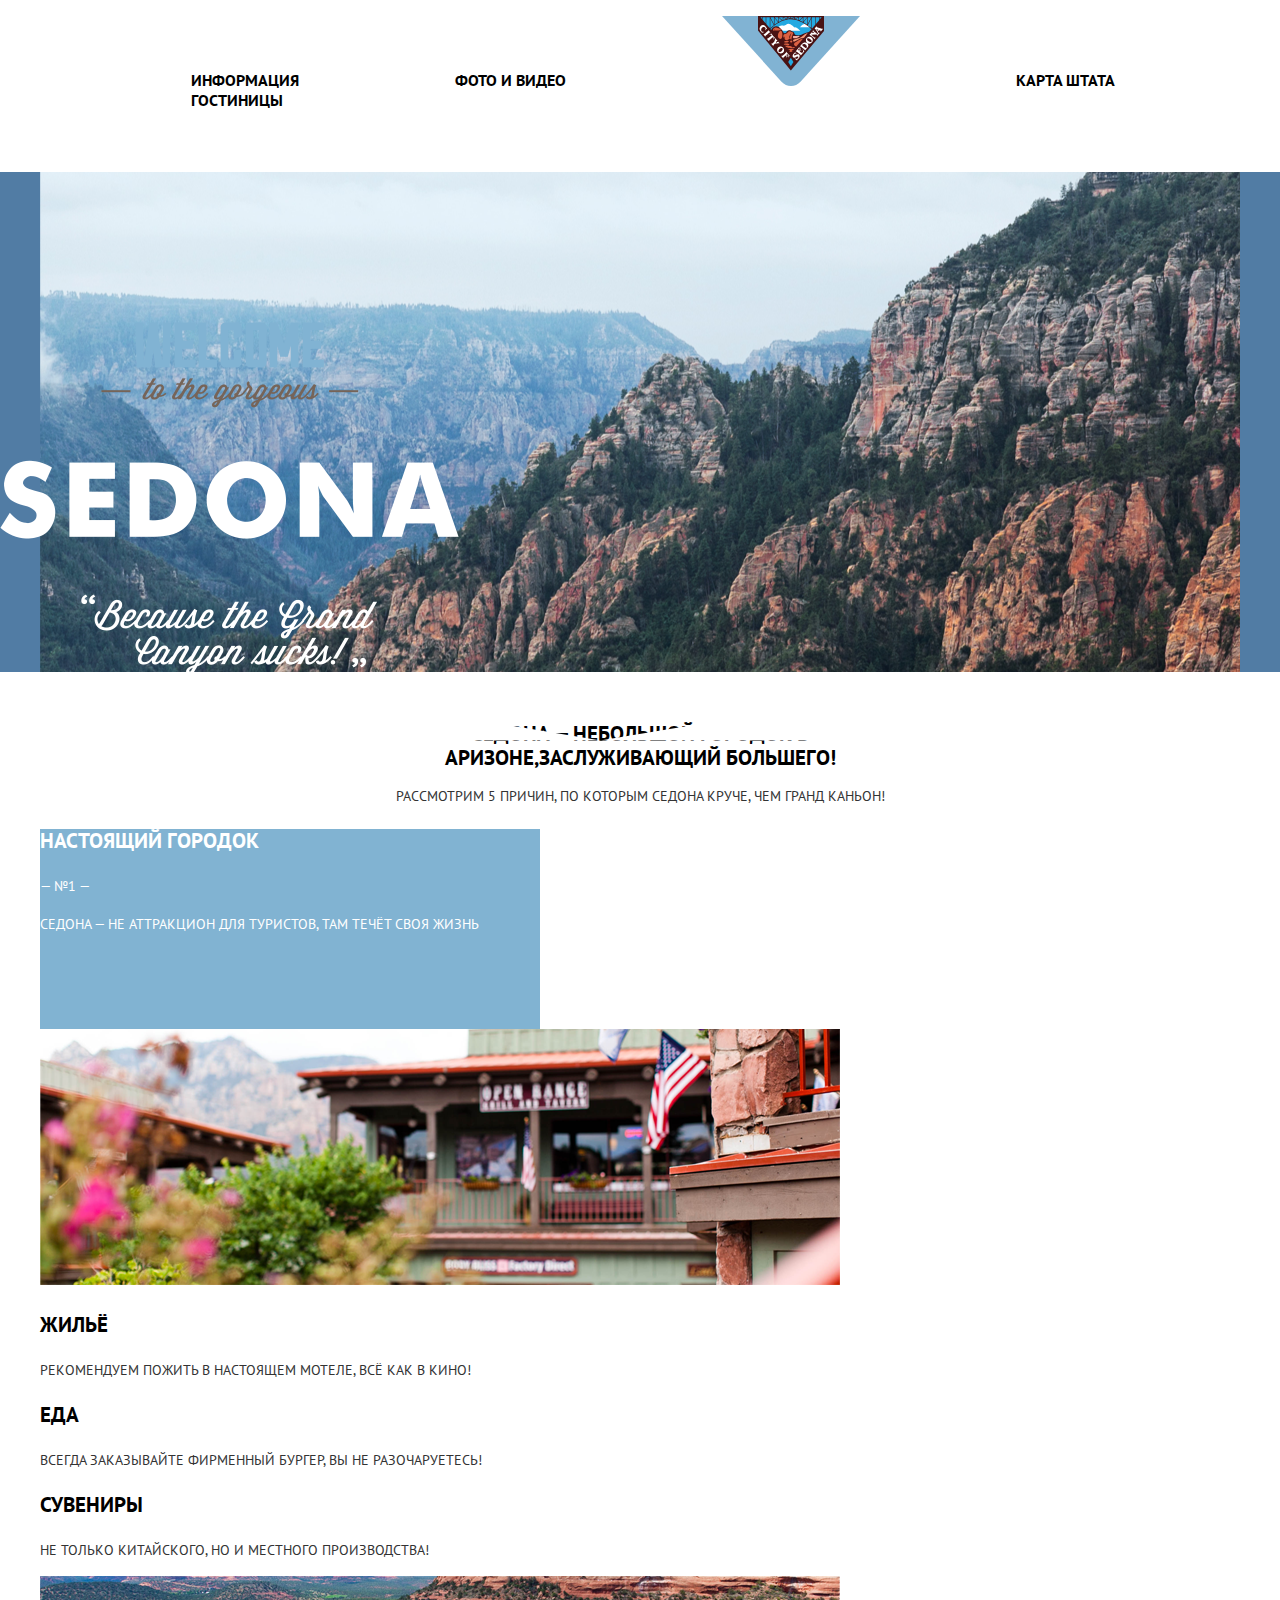
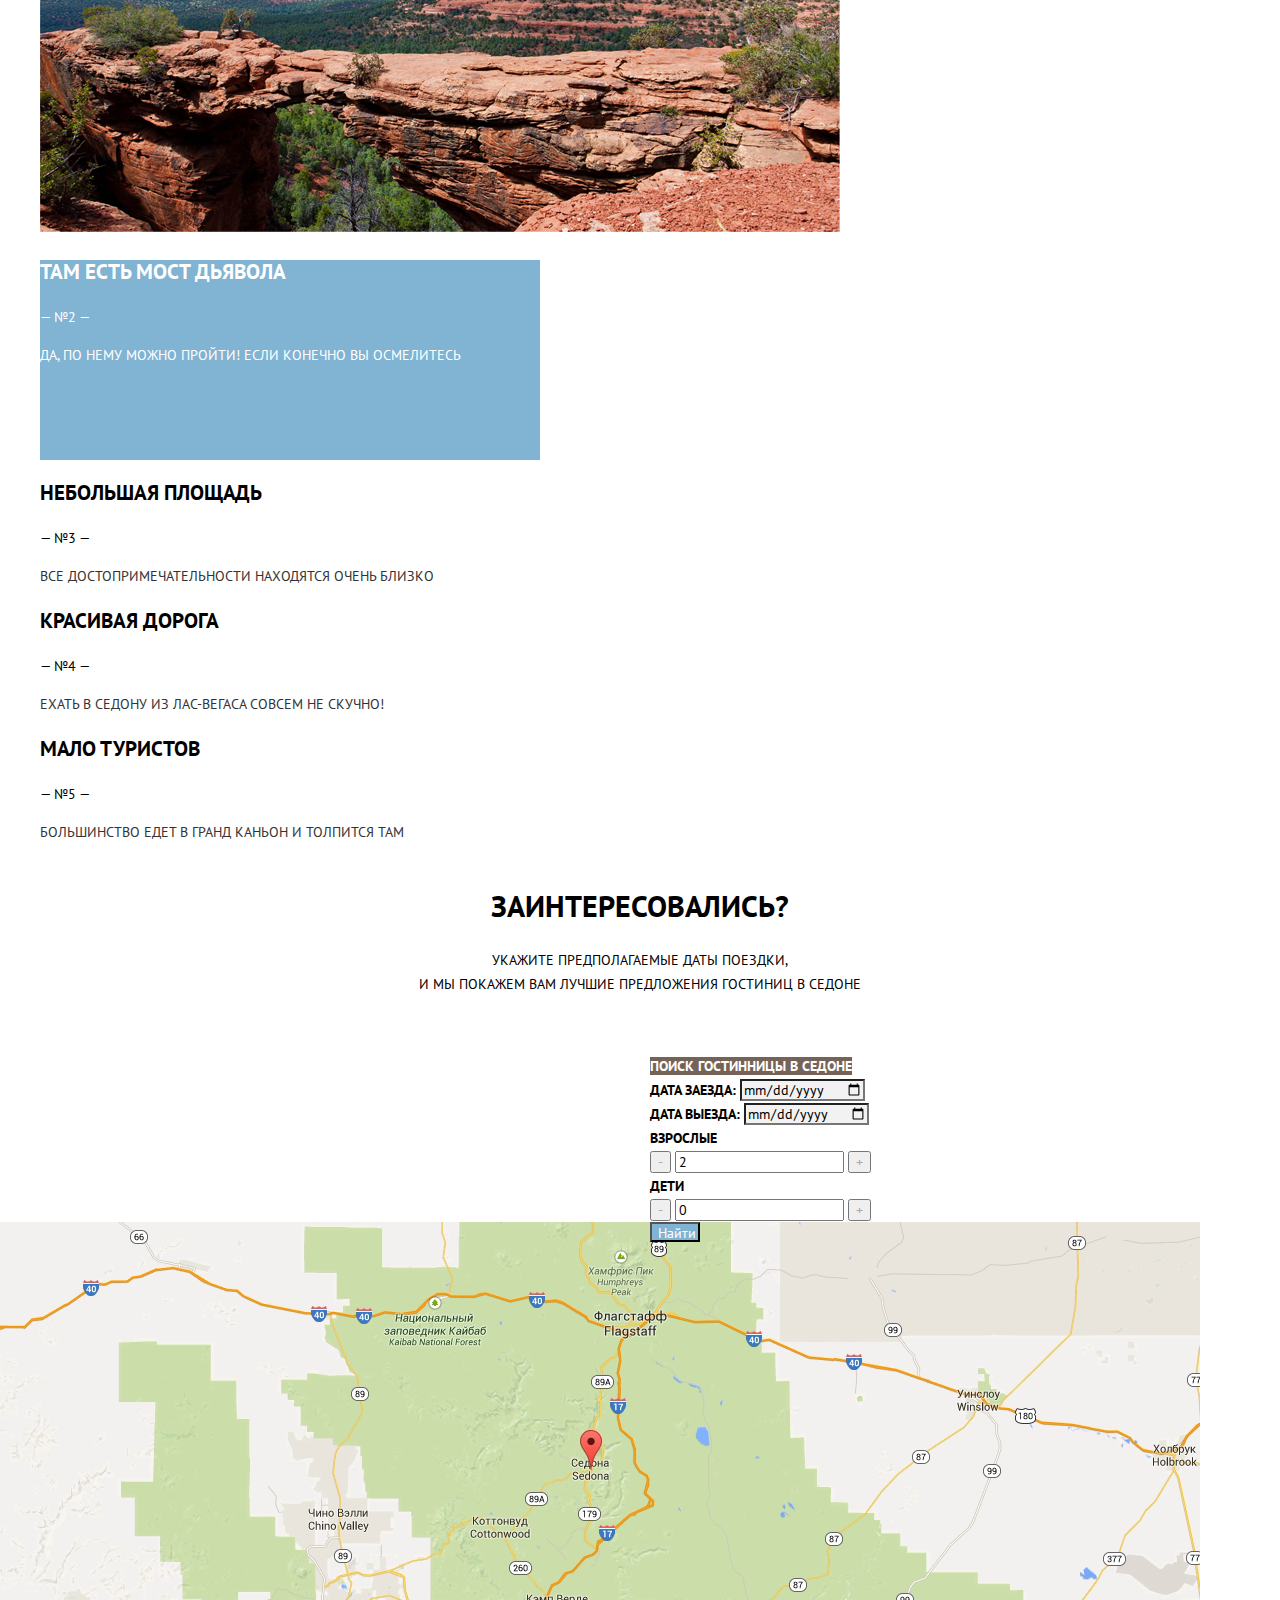
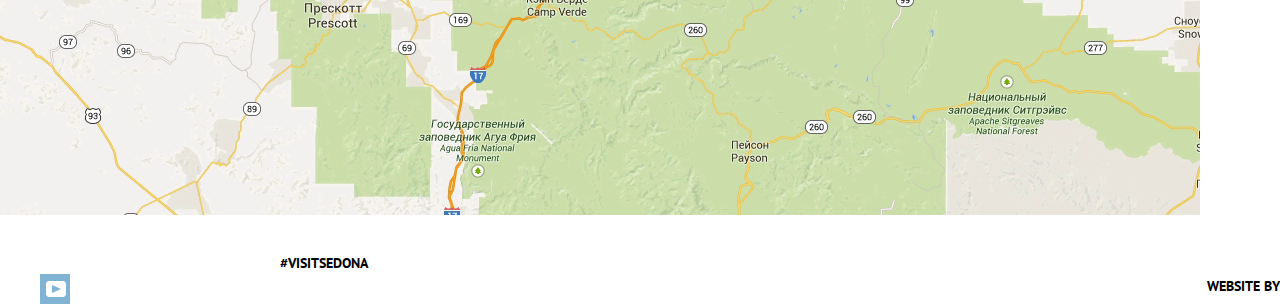
==== commit a663f20e: "6 задание" ====
--- a/index.html
+++ b/index.html
@@ -11,138 +11,140 @@
 </head>
 
 <body>
-  <header>
-    <nav class="main-navigation">
-      <ul class="site-navigation">
-        <li><a href="#">Информация</a></li>
-        <li><a href="#">Фото и видео</a></li>
-        <li class="logo-sedona"><a><img src="../img/logo-sedona.svg" width="138" height="70" alt="Седона"></a></li>
-        <li><a href="#">Карта штата</a></li>
-        <li><a href="hotels.html">Гостиницы</a></li>
-      </ul>
-    </nav>
-  </header>
-  <main>
-    <h1 class="visually-hidden">SEDONA</h1>
-    <div class="top-image">
-      <img class="word-welcome" src="../img/welcome.png">
-    </div>
-    <section class="future-promo">
-      <h2>Седона — небольшой городок в Аризоне,заслуживающий большего!</h2>
-      <p>Рассмотрим 5 причин, по которым Седона круче, чем гранд каньон!</p>
-    </section>
-    <section class="future-blue">
-      <ul>
-        <li class="section-one">
-          <div class="future-item item-blue">
-            <h3>Настоящий городок</h3>
-            <p class="number">— №1 —</p>
-            <p>Седона — не аттракцион для туристов, там течёт своя жизнь</p>
+  <div class="site">
+    <header class="main-header">
+      <nav class="main-navigation">
+        <ul class="site-navigation">
+          <li><a href="#">Информация</a></li>
+          <li><a href="#">Фото и видео</a></li>
+          <li class="logo-sedona"><a><img src="../img/logo-sedona.svg" width="138" height="70" alt="Седона"></a></li>
+          <li><a href="#">Карта штата</a></li>
+          <li><a href="hotels.html">Гостиницы</a></li>
+        </ul>
+      </nav>
+    </header>
+    <main>
+      <h1 class="visually-hidden">SEDONA</h1>
+      <div class="top-image">
+        <img class="word-welcome" src="../img/welcome.png">
+        <img class="welcome-down" src="/img/white-frame.png">
+      </div>
+      <section class="future-promo">
+        <h2>Седона — небольшой городок в Аризоне,заслуживающий большего!</h2>
+        <p>Рассмотрим 5 причин, по которым Седона круче, чем гранд каньон!</p>
+      </section>
+      <section class="future-blue">
+        <div class="section-blue">
+          <ul>
+            <li class="section-one">
+              <div class="future-item item-blue">
+                <h3>Настоящий городок</h3>
+                <p class="number">— №1 —</p>
+                <p>Седона — не аттракцион для туристов, там течёт своя жизнь</p>
+              </div>
+              <img src="../img/real-town.png" alt="">
+            </li>
+            <li class="future-item item-one">
+              <div class="housing">
+                <h3>Жильё</h3>
+                <p class="future-text">Рекомендуем пожить в настоящем мотеле, всё как в кино!</p>
+              </div>
+              <div class="eat">
+                <h3>Еда</h3>
+                <p class="future-text">Всегда заказывайте фирменный бургер, вы не разочаруетесь!</p>
+              </div>
+              <div class="souvenirs">
+                <h3>Сувениры</h3>
+                <p class="future-text">Не только китайского, но и местного производства!</p>
+              </div>
+            </li>
+            <li class="section-two">
+              <img src="../img/devil-bridge.png" alt="">
+              <div class="future-item item-blue">
+                <h3>Там есть Мост дьявола</h3>
+                <p class="number">— №2 —</p>
+                <p>Да, по нему можно пройти! Если конечно вы осмелитесь</p>
+              </div>
+            <li class="future-item item-two">
+              <div class="small-area">
+                <h3>Небольшая площадь</h3>
+                <p class="number">— №3 —</p>
+                <p class="future-text">Все достопримечательности находятся очень близко</p>
+              </div>
+              <div class="beautiful-road">
+                <h3>Красивая дорога</h3>
+                <p class="number">— №4 —</p>
+                <p class="future-text">Ехать в Седону из Лас-Вегаса совсем не скучно!</p>
+              </div>
+              <div class="few-tourists">
+                <h3>Мало туристов</h3>
+                <p class="number">— №5 —</p>
+                <p class="future-text">Большинство едет в гранд каньон и толпится там</p>
+              </div>
+            </li>
+          </ul>
+        </div>
+      </section>
+      <section class="quote">
+        <div class="quote-two">
+        <h2>Заинтересовались?</h2>
+        <p>Укажите предполагаемые даты поездки,<br>и мы покажем вам лучшие предложения гостиниц в седоне</p>
+      </div>
+      </section>
+      <section class="form">
+        <h2 class="visually-hidden">Гостиницы в седоне поиск</h2>
+        <a class="search-btn" href="#">Поиск гостинницы в седоне</a>
+        <form class="search-form" action="https://echo.htmlacademy.ru" method="post">
+          <div class="form-line form-form">
+            <label for="date-arrival">Дата заезда:</label>
+            <input class="date-arrival" type="date" name="arrival-date" id="arrival-date">
           </div>
-          <img src="../img/real-town.png" alt="">
-        </li>
-        <li class="future-item item-one">
-          <div class="housing">
-            <h3>Жильё</h3>
-            <p class="future-text">Рекомендуем пожить в настоящем мотеле, всё как в кино!</p>
+          <div class="form-line form-form">
+            <label for="date-deport">Дата выезда:</label>
+            <input class="date-deport" type="date" name="date-deporture" id="date-deporture">
           </div>
-        </li>
-        <li class="future-item item-two">
-          <div class="eat">
-            <h3>Еда</h3>
-            <p class="future-text">Всегда заказывайте фирменный бургер, вы не разочаруетесь!</p>
-          </div>
-        </li>
-        <li class="future-item item-three">
-          <div class="souvenirs">
-            <h3>Сувениры</h3>
-            <p class="future-text">Не только китайского, но и местного производства!</p>
-          </div>
-        </li>
-        <li class="section-two">
-          <img src="../img/devil-bridge.png" alt="">
-          <div class="future-item item-blue">
-            <h3>Там есть Мост дьявола</h3>
-            <p class="number">— №2 —</p>
-            <p>Да, по нему можно пройти! Если конечно вы осмелитесь</p>
-          </div>
-        <li class="future-item item-four">
-          <div class="small-area">
-            <h3>Небольшая площадь</h3>
-            <p class="number">— №3 —</p>
-            <p class="future-text">Все достопримечательности находятся очень близко</p>
-          </div>
-        </li>
-        <li class="future-item item-five">
-          <div class="beautiful-road">
-            <h3>Красивая дорога</h3>
-            <p class="number">— №4 —</p>
-            <p class="future-text">Ехать в Седону из Лас-Вегаса совсем не скучно!</p>
-          </div>
-        </li>
-        <li class="future-item item-six">
-          <div class="few-tourists">
-            <h3>Мало туристов</h3>
-            <p class="number">— №5 —</p>
-            <p class="future-text">Большинство едет в гранд каньон и толпится там</p>
-          </div>
-        </li>
-      </ul>
-    </section>
-    <section class="form">
-      <h2 class="visually-hidden">Гостиницы в седоне поиск</h2>
-      <a class="search-btn" href="#">Поиск гостинницы в седоне</a>
-      <form class="search-form" action="https://echo.htmlacademy.ru" method="post">
-        <div class="form-line form-form">
-          <label for="date-arrival">Дата заезда:</label>
-          <input class="date-arrival" type="date" name="arrival-date" id="arrival-date">
-        </div>
-        <div class="form-line form-form">
-          <label for="date-deport">Дата выезда:</label>
-          <input class="date-deport" type="date" name="date-deporture" id="date-deporture">
-        </div>
-        <div class="form-line form-form">
-          <div class="number-abult">
-            <label for="abolt">Взрослые</label>
-            <div class="number-abults">
-              <button class="button-minus" type="button">-</button>
-              <input type="text" name="amolts" id="abolt" value="2" required>
-              <button class="button-plus" type="button">+</button>
+          <div class="form-line form-form">
+            <div class="number-abult">
+              <label for="abolt">Взрослые</label>
+              <div class="number-abults">
+                <button class="button-minus" type="button">-</button>
+                <input type="text" name="amolts" id="abolt" value="2" required>
+                <button class="button-plus" type="button">+</button>
+              </div>
+            </div>
+            <div class="number-children">
+              <label for="children">Дети</label>
+              <div class="number-childrens">
+                <button class="button-minus" type="button">-</button>
+                <input type="text" name="childrens" id="children" value="0" required>
+                <button class="button-plus" type="button">+</button>
+              </div>
             </div>
           </div>
-          <div class="number-children">
-            <label for="children">Дети</label>
-            <div class="number-childrens">
-              <button class="button-minus" type="button">-</button>
-              <input type="text" name="childrens" id="children" value="0" required>
-              <button class="button-plus" type="button">+</button>
-            </div>
-          </div>
+          <button class="search" type="submit">Найти</button>
+        </form>
+      </section>
+      <div class="map">
+        <img src="../img/map.png" alt="Карта">
+      </div>
+    </main>
+    <footer>
+      <div class="footer">
+        <div class="visit-sedona">
+          <p>#visitsedona</p>
         </div>
+        <ul class="social">
+          <li><a class="social-link" href="#" value="twitter"><span class="twitter"></span></a> </li>
+          <li><a class="social-link" href="#" value="facebook"><span class="facebook"></span></a></li>
+          <li><a class="social-link" href="#" value="youtube"><span class="youtube"></span></a></li>
+        </ul>
+        <div class="link-academy">
+          <span class="website-by">website by</span>
+          <a href="https://htmlacademy.ru"></a>
         </div>
-        <button class="search" type="submit">Найти</button>
-      </form>
-    </section>
-    <section class="quote">
-      <h2>Заинтересовались?</h2>
-      <p>Укажите предполагаемые даты поездки,<br>и мы покажем вам лучшие предложения гостиниц в седоне</p>
-    </section>
-    <div class="map">
-      <img src="../img/map.png" alt="Карта">
-    </div>
-  </main>
-  <footer class="footer">
-    <p>#visitsedona</p>
-    <ul class="social">
-      <li><a class="social-link" href="#" value="twitter"><span class="twitter"></span></a> </li>
-      <li><a class="social-link" href="#" value="facebook"><span class="facebook"></span></a></li>
-      <li><a class="social-link" href="#" value="youtube"><span class="youtube"></span></a></li>
-    </ul>
-    <div class="link-academy">
-      <span class="website-by">website by</span>
-      <a href="https://htmlacademy.ru">html academy</a>
-    </div>
-  </footer>
+      </div>
+    </footer>
+  </div>
 </body>
 
 </html>
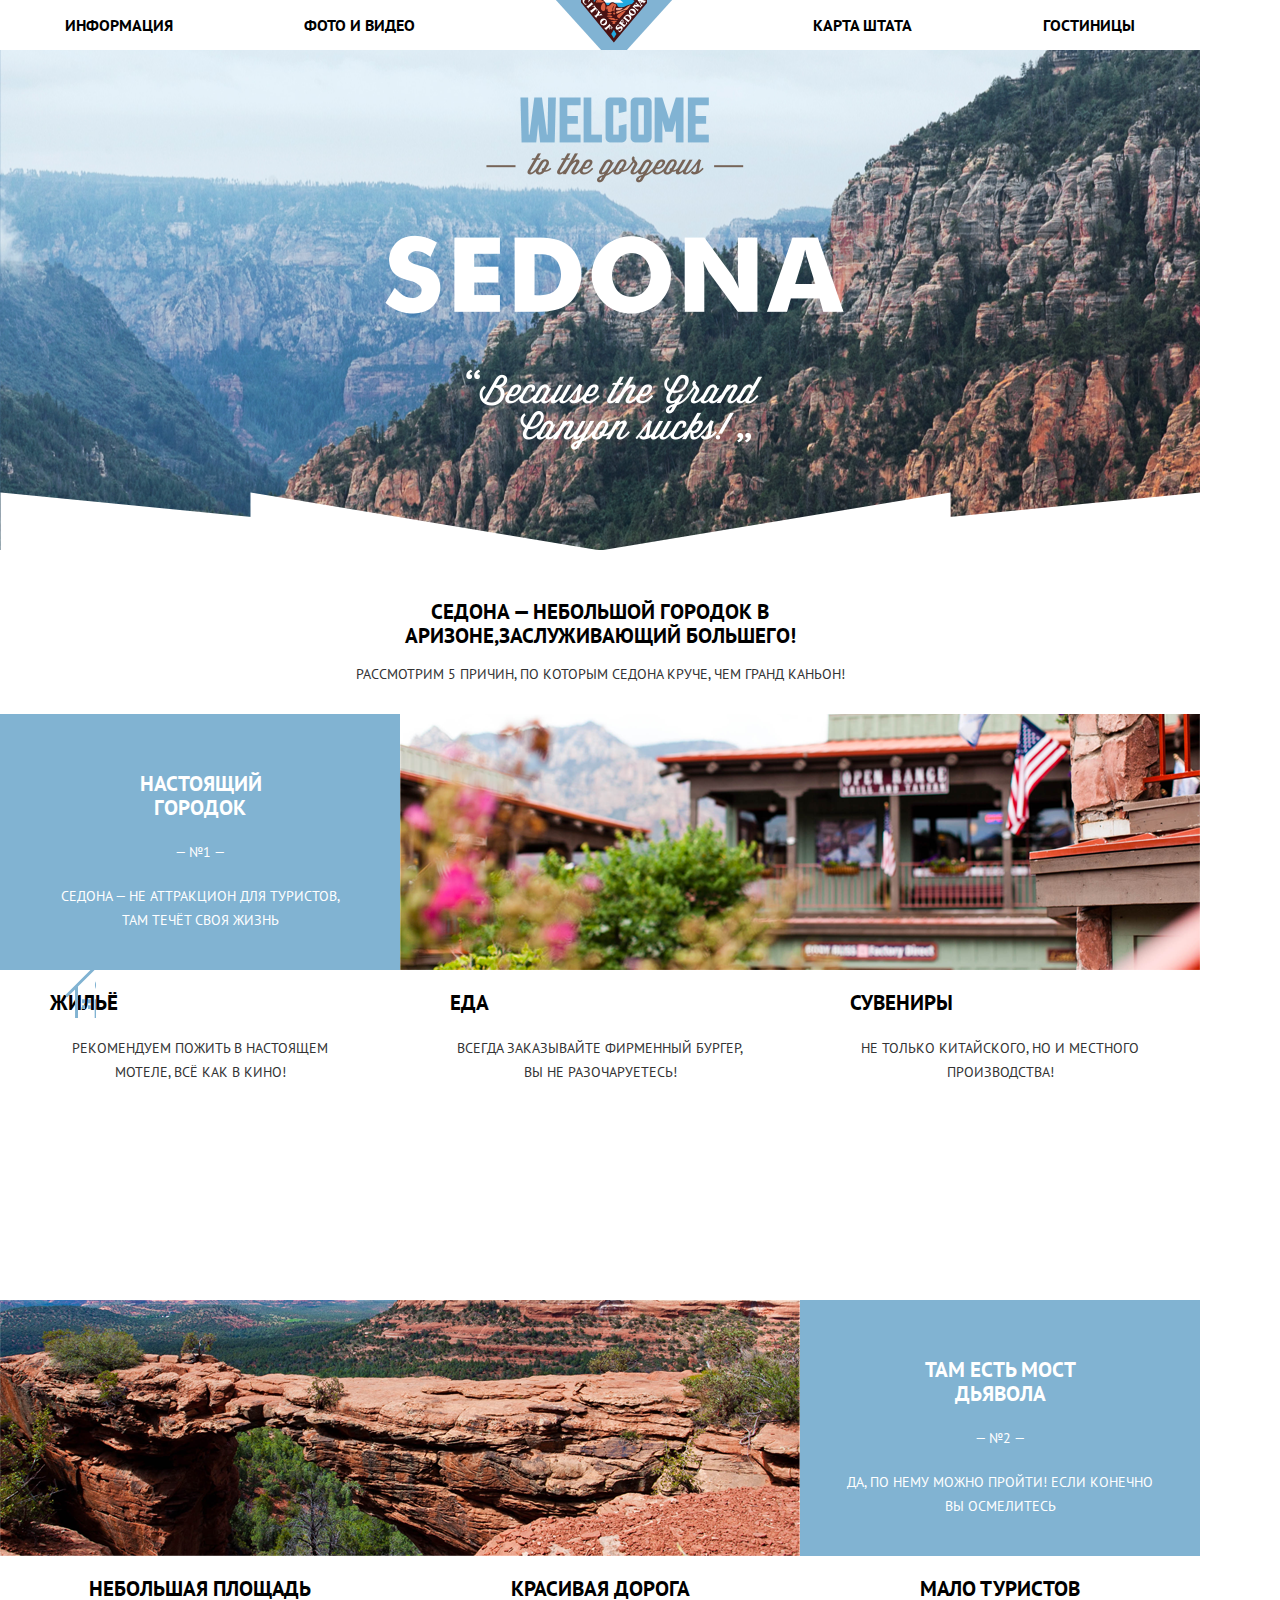
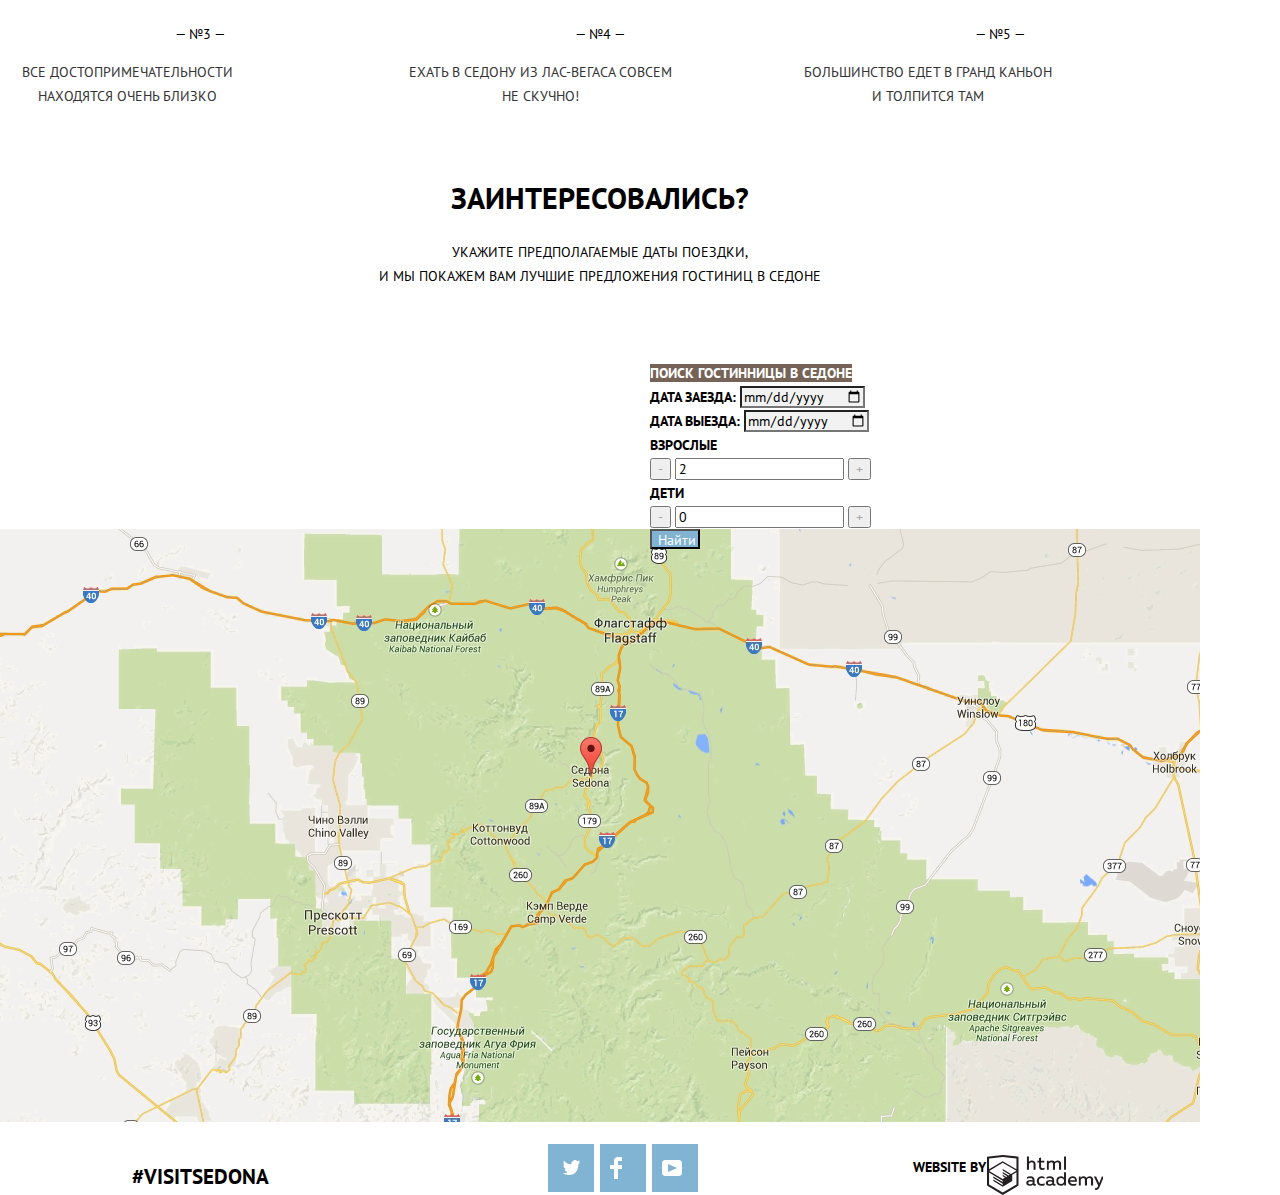
==== commit b1f7856e: "6 задание" ====
--- a/index.html
+++ b/index.html
@@ -24,7 +24,7 @@
       </nav>
     </header>
     <main>
-      <h1 class="visually-hidden">SEDONA</h1>
+
       <div class="top-image">
         <img class="word-welcome" src="../img/welcome.png">
         <img class="welcome-down" src="/img/white-frame.png">
--- a/css/index.css
+++ b/css/index.css
@@ -1,3 +1,16 @@
+.site {
+  box-sizing: border-box;
+  width: 1200px;
+}
+
+html {
+  box-sizing: border-box;
+  width: 1200px;
+}
+*, *::before, *::after {
+  box-sizing: inherit;
+}
+
 body {
   margin: 0;
   padding: 0;
@@ -12,6 +25,10 @@
 
 a {
   text-decoration: none;
+}
+
+ul{
+  padding-left: 0px;
 }
 
 .visually-hidden {
@@ -25,6 +42,16 @@
   line-height: 20px;
 }
 
+.site-navigation {
+  display: flex;
+  justify-content: space-around;
+  align-items: center;
+  max-height: 50px;
+  margin-top: 0px;
+  margin-bottom: 0;
+  padding-bottom: -100px;
+}
+
 .site-navigation a {
   color: #000000;
 }
@@ -45,24 +72,37 @@
 .site-navigation li {
   display: inline;
   padding: 0px 1px;
-  margin-left: 150px;
 }
 
 .top-image {
+  display: flex;
   position: relative;
   height: 500px;
   background: #517ca4 url("../img/sedona-home-screen.png") no-repeat 50% 21%;
 }
 
+.top-image .welcome-down {
+  position: absolute;
+  margin-top: 442px;
+  width: 1201px;
+  height: 59px;
+}
+
+
 ul {
   list-style: none;
 }
 
 
 .word-welcome {
-  margin-top: 150px;
-  text-align: center;
-  font-size: 300px;
+  position: absolute;
+  left: 385px;
+  bottom: 100px;
+}
+
+.future-item {
+  display: flex;
+  justify-content: space-around;
 }
 
 .future-promo {
@@ -88,9 +128,14 @@
   font-weight: 400;
 }
 
+.future-blue {
+  display: flex;
+  flex-wrap: wrap;
+}
+
 .future-blue h3 {
   font-size: 21px;
-  font-weight: 700;
+  font-weight: 800;
 }
 
 .future-blue p {
@@ -102,23 +147,112 @@
   color: #333333;
 }
 
+.section-one {
+  display: flex;
+}
+
 .section-one .item-blue {
-  width: 500px;
-  height: 200px;
+  display: flex;
+  flex-direction: column;
+  justify-content: center;
+  width: 400px;
   background-color: #81b3d2;
   color: #ffffff;
 }
 
+.section-one h3,
+.section-one p {
+  text-align: center;
+  padding-top: 20px;
+}
+
+.section-one h3 {
+  margin: 0 auto;
+  width: 120px;
+}
+
+.section-one p {
+  margin: 0 auto;
+  width: 300px;
+}
+
 .section-one .number {
   font-size: 14px;
   font-weight: 400;
 }
 
+
+.housing::before {
+  content: "";
+  width: 46px;
+  height: 48px;
+  position: absolute;
+  background-position: 15px, center;
+  background-repeat: no-repeat;
+  background-image: url("../img/icon-house.svg");
+  margin-bottom: 30px;
+}
+
+.section-blue .item-one {
+  display: flex;
+  min-height: 330px ;
+}
+
+.item-one .future-text {
+  width: 300px;
+  text-align: center;
+}
+
+.section-two {
+  display: flex;
+}
+
 .section-two .item-blue {
-  width: 500px;
-  height: 200px;
+  display: flex;
+  flex-direction: column;
+  justify-content: center;
+  width: 400px;
   background-color: #81b3d2;
   color: #ffffff;
+}
+
+.section-two h3,
+.section-two p {
+  text-align: center;
+  padding-top: 20px;
+}
+
+.section-two h3 {
+  margin: 0 auto;
+  width: 151px;
+}
+
+.section-two p {
+  margin: 0 auto;
+  width: 320px;
+}
+
+.section-blue .item-two {
+  display: flex;
+}
+
+.item-two .future-text {
+
+  width: 255px;
+  text-align: center ;
+}
+.item-two
+.beautiful-road .future-text {
+  width: 280px;
+}
+
+.item-two p,
+.item-two h3 {
+  text-align: center;
+}
+
+.item-two div {
+  width: 400px;
 }
 
 .search-btn {
@@ -192,8 +326,11 @@
   opacity: 0.8;
 }
 
-.quote {
-  text-align: center;
+
+
+.quote{
+  display: flex;
+  justify-content: center;
 }
 
 .quote h2 {
@@ -214,19 +351,55 @@
   margin-top: 30px;
 }
 
+.footer {
+  display: flex;
+  max-height: 120px;
+}
+
+.footer .visit-sedona{
+  display: flex;
+  font-size: 21px;
+  width:400px;
+  justify-content: center;
+}
+
+.footer .social {
+  display: flex;
+  justify-content: center;
+  width: 400px;
+  align-items: center;
+  padding-bottom: 36px;
+}
+
+.footer .link-academy {
+  width: 400px;
+  padding-right: 102px;
+  padding-top: 26px;
+}
+
+
 .footer p {
   position: relative;
   top: 15px;
-  left: 280px;
-}
-
+
+}
+
+.link-academy {
+  display: flex;
+  justify-content: center;
+  padding-right: 106px;
+}
+
+.social li{
+  margin: 0 26px 0;
+}
 
 .social-link .twitter::before {
   content: "";
-  width: 30px;
-  height: 30px;
-  position: absolute;
-  background-position: 6px, center;
+  width: 46px;
+  height: 48px;
+  position: absolute;
+  background-position: 15px, center;
   background-repeat: no-repeat;
   background-image: url("../img/icon-twitter.svg");
   background-color: #81b3d2;
@@ -234,10 +407,10 @@
 
 .social-link .facebook::before {
   content: "";
-  width: 30px;
-  height: 30px;
-  position: absolute;
-  background-position: 6px, center;
+  width: 46px;
+  height: 48px;
+  position: absolute;
+  background-position: 10px, center;
   background-repeat: no-repeat;
   background-image: url("../img/fb-icon.svg");
   background-color: #81b3d2;
@@ -245,10 +418,10 @@
 
 .social-link .youtube::before {
   content: "";
-  width: 30px;
-  height: 30px;
-  position: absolute;
-  background-position: 6px, center;
+  width: 46px;
+  height: 48px;
+  position: absolute;
+  background-position: 10px, center;
   background-repeat: no-repeat;
   background-image: url("../img/icon-youtube.svg");
   background-color: #81b3d2;
@@ -267,12 +440,23 @@
   opacity: 0.8;
 }
 
+.link-academy a::before {
+  content: "";
+  color: black;
+  width: 117px;
+  height: 40px;
+  position: absolute;
+  background-position: 1px, center;
+  background-repeat: no-repeat;
+  background-image: url("../img/logo-htmlacademy.svg");
+}
+
 .footer .link-academy {
   text-align: right;
 }
 
 .link-academy a {
-  color: #000000
+  color: #000000;
 }
 
 .link-academy a:hover {
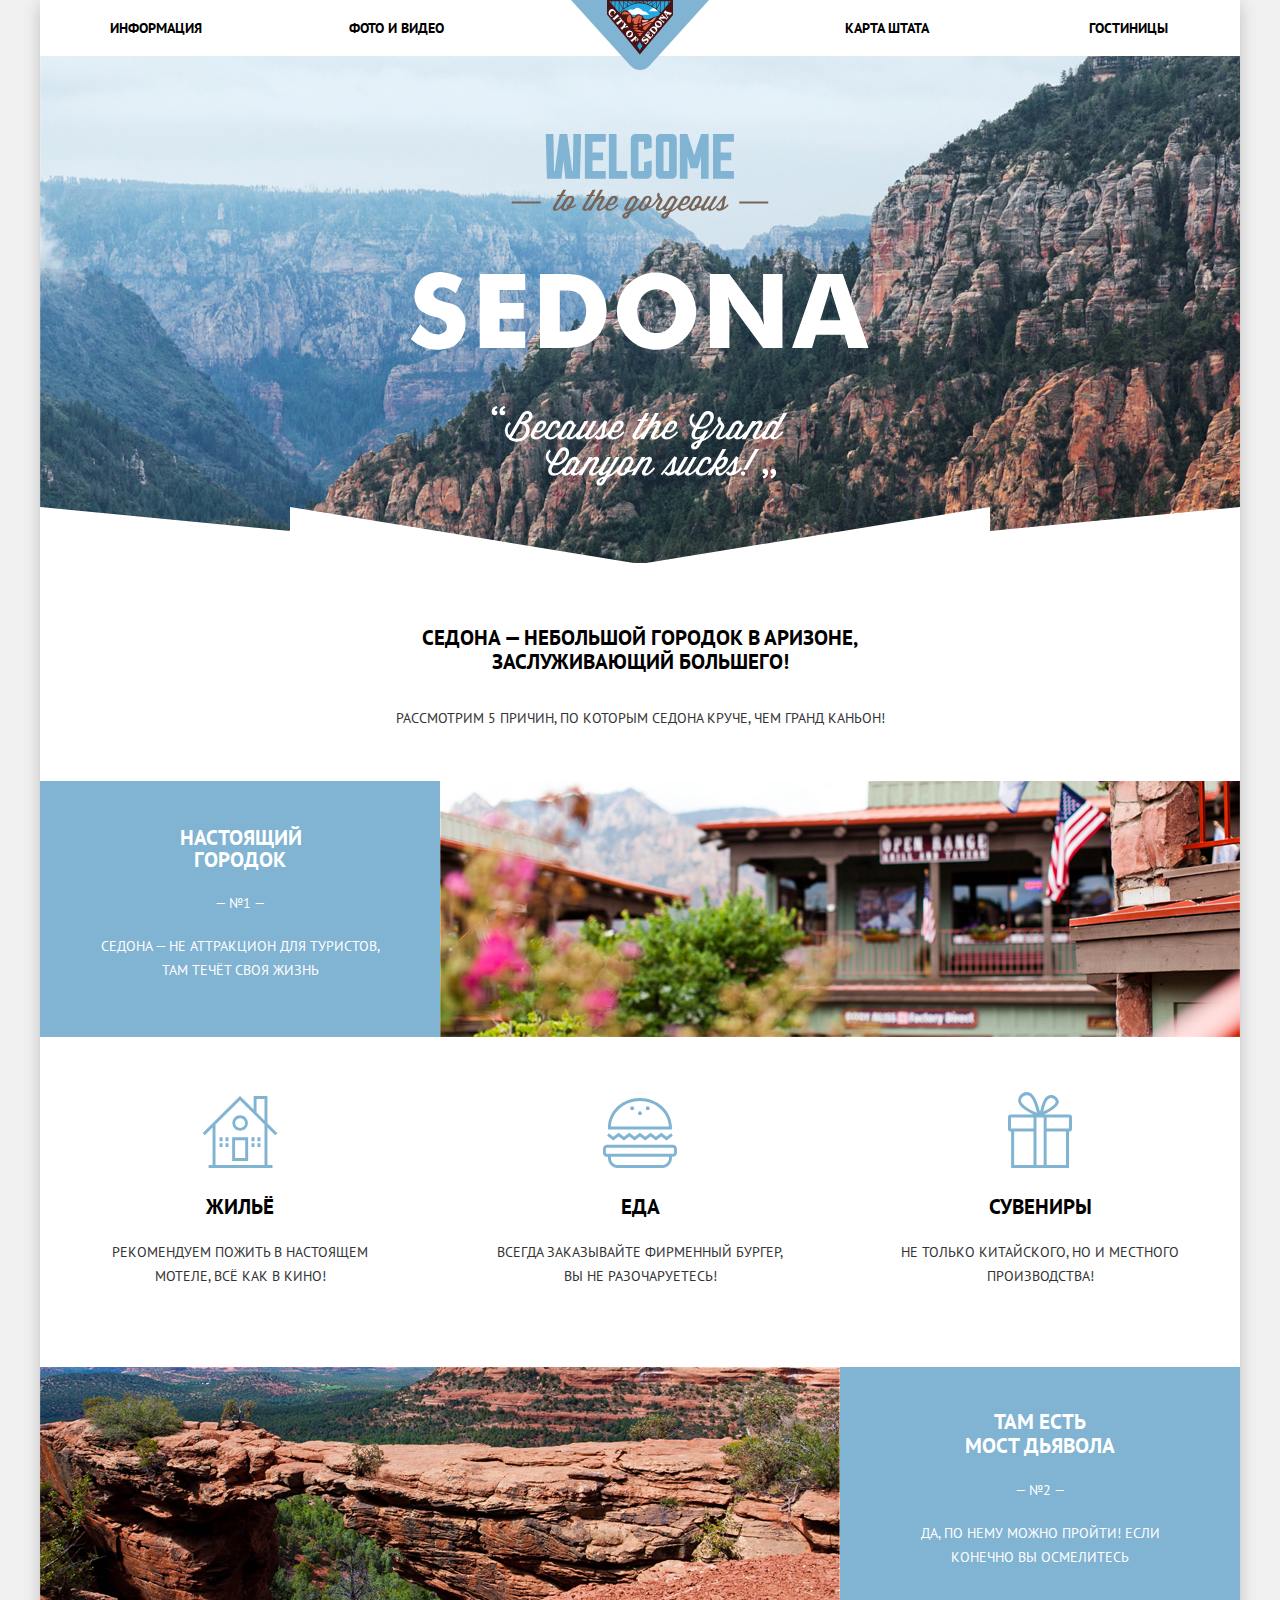
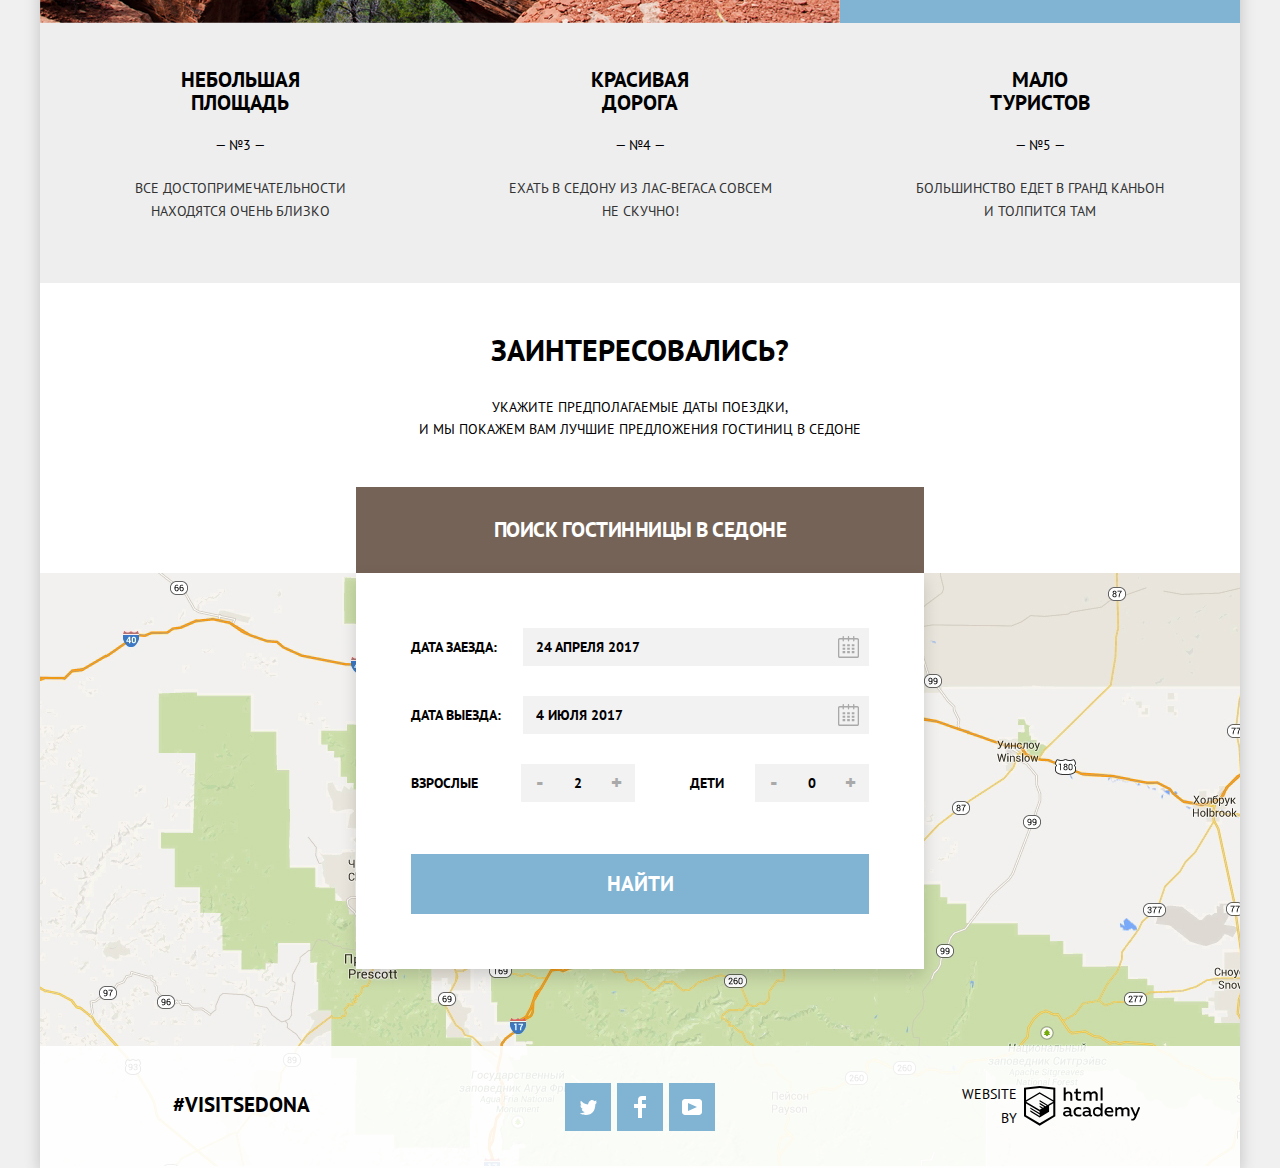
==== commit 20f4e437: "правки" ====
--- a/index.html
+++ b/index.html
@@ -15,133 +15,148 @@
     <header class="main-header">
       <nav class="main-navigation">
         <ul class="site-navigation">
-          <li><a href="#">Информация</a></li>
-          <li><a href="#">Фото и видео</a></li>
-          <li class="logo-sedona"><a><img src="../img/logo-sedona.svg" width="138" height="70" alt="Седона"></a></li>
-          <li><a href="#">Карта штата</a></li>
-          <li><a href="hotels.html">Гостиницы</a></li>
+          <li class="menu-item-left"><a href="#">Информация</a></li>
+          <li class="menu-item-left"><a href="#">Фото и видео</a></li>
+          <li class="menu-item-right"><a href="#">Карта штата</a></li>
+          <li class="menu-item-right"><a href="hotels.html">Гостиницы</a></li>
         </ul>
+        <a class="logo-sedona">
+          <img src="img/logo-sedona.svg" width="138" height="70" alt="Седона">
+        </a>
       </nav>
     </header>
     <main>
-
+      <h1 class="visually-hidden">Sedona</h1>
       <div class="top-image">
-        <img class="word-welcome" src="../img/welcome.png">
-        <img class="welcome-down" src="/img/white-frame.png">
+        <img class="word-welcome" src="img/intro-welcome.svg" alt="Welcome">
       </div>
-      <section class="future-promo">
-        <h2>Седона — небольшой городок в Аризоне,заслуживающий большего!</h2>
-        <p>Рассмотрим 5 причин, по которым Седона круче, чем гранд каньон!</p>
-      </section>
-      <section class="future-blue">
+      <section class="future">
+        <h2 class="future-title">Седона — небольшой городок в Аризоне, заслуживающий большего!</h2>
+        <p class="future-description">Рассмотрим 5 причин, по которым Седона круче, чем гранд каньон!</p>
         <div class="section-blue">
           <ul>
             <li class="section-one">
-              <div class="future-item item-blue">
-                <h3>Настоящий городок</h3>
-                <p class="number">— №1 —</p>
-                <p>Седона — не аттракцион для туристов, там течёт своя жизнь</p>
+              <div class="future-item future-item-blue">
+                <h3 class="future-name">Настоящий городок</h3>
+                <p class="future-number">— №1 —</p>
+                <p class="future-text">Седона — не аттракцион для туристов, там течёт своя жизнь</p>
               </div>
-              <img src="../img/real-town.png" alt="">
+              <img src="img/real-town.jpg" alt="">
             </li>
             <li class="future-item item-one">
-              <div class="housing">
-                <h3>Жильё</h3>
+              <div class="future-item-wrapper housing">
+                <h3 class="future-name">Жильё</h3>
                 <p class="future-text">Рекомендуем пожить в настоящем мотеле, всё как в кино!</p>
               </div>
-              <div class="eat">
-                <h3>Еда</h3>
+              <div class="future-item-wrapper eat">
+                <h3 class="future-name">Еда</h3>
                 <p class="future-text">Всегда заказывайте фирменный бургер, вы не разочаруетесь!</p>
               </div>
-              <div class="souvenirs">
-                <h3>Сувениры</h3>
+              <div class="future-item-wrapper gift">
+                <h3 class="future-name">Сувениры</h3>
                 <p class="future-text">Не только китайского, но и местного производства!</p>
               </div>
             </li>
             <li class="section-two">
-              <img src="../img/devil-bridge.png" alt="">
-              <div class="future-item item-blue">
-                <h3>Там есть Мост дьявола</h3>
-                <p class="number">— №2 —</p>
-                <p>Да, по нему можно пройти! Если конечно вы осмелитесь</p>
+              <img src="img/devil-bridge.jpg" alt="">
+              <div class="future-item future-item-blue">
+                <h3 class="future-name">Там есть Мост&nbsp;дьявола</h3>
+                <p class="future-number">— №2 —</p>
+                <p class="future-text">Да, по нему можно пройти! Если конечно вы осмелитесь</p>
               </div>
-            <li class="future-item item-two">
-              <div class="small-area">
-                <h3>Небольшая площадь</h3>
-                <p class="number">— №3 —</p>
-                <p class="future-text">Все достопримечательности находятся очень близко</p>
+            <li class="future-item future-item-gray">
+              <div class="future-item-wrapper">
+                <h3 class="future-name">Небольшая площадь</h3>
+                <p class="future-number">— №3 —</p>
+                <p class="future-text">Все достопримечательности находятся&nbsp;очень близко</p>
               </div>
-              <div class="beautiful-road">
-                <h3>Красивая дорога</h3>
-                <p class="number">— №4 —</p>
-                <p class="future-text">Ехать в Седону из Лас-Вегаса совсем не скучно!</p>
+              <div class="future-item-wrapper">
+                <h3 class="future-name">Красивая дорога</h3>
+                <p class="future-number">— №4 —</p>
+                <p class="future-text">Ехать в Седону из Лас-Вегаса совсем не&nbsp;скучно!</p>
               </div>
-              <div class="few-tourists">
-                <h3>Мало туристов</h3>
-                <p class="number">— №5 —</p>
-                <p class="future-text">Большинство едет в гранд каньон и толпится там</p>
+              <div class="future-item-wrapper">
+                <h3 class="future-name">Мало туристов</h3>
+                <p class="future-number">— №5 —</p>
+                <p class="future-text">Большинство едет в гранд каньон и&nbsp;толпится там</p>
               </div>
             </li>
           </ul>
         </div>
       </section>
       <section class="quote">
-        <div class="quote-two">
         <h2>Заинтересовались?</h2>
-        <p>Укажите предполагаемые даты поездки,<br>и мы покажем вам лучшие предложения гостиниц в седоне</p>
-      </div>
-      </section>
-      <section class="form">
-        <h2 class="visually-hidden">Гостиницы в седоне поиск</h2>
-        <a class="search-btn" href="#">Поиск гостинницы в седоне</a>
-        <form class="search-form" action="https://echo.htmlacademy.ru" method="post">
-          <div class="form-line form-form">
-            <label for="date-arrival">Дата заезда:</label>
-            <input class="date-arrival" type="date" name="arrival-date" id="arrival-date">
-          </div>
-          <div class="form-line form-form">
-            <label for="date-deport">Дата выезда:</label>
-            <input class="date-deport" type="date" name="date-deporture" id="date-deporture">
-          </div>
-          <div class="form-line form-form">
-            <div class="number-abult">
-              <label for="abolt">Взрослые</label>
-              <div class="number-abults">
-                <button class="button-minus" type="button">-</button>
-                <input type="text" name="amolts" id="abolt" value="2" required>
-                <button class="button-plus" type="button">+</button>
+        <p>Укажите предполагаемые даты поездки, и&nbsp;мы&nbsp;покажем&nbsp;вам&nbsp;лучшие&nbsp;предложения гостиниц в седоне</p>
+        <div class="form-wrapper">
+          <a class="search-btn" href="#">Поиск гостинницы в седоне</a>
+          <form class="search-form" action="https://echo.htmlacademy.ru" method="post">
+            <div class="form-line">
+              <label class="form-date-label">Дата заезда:
+                <input class="form-date-input date-arrival" type="text" value="24 апреля 2017" name="arrival-date">
+                <svg class="form-date-icon" xmlns="http://www.w3.org/2000/svg" width="21" height="22"
+                  viewBox="0 0 21 22">
+                  <path
+                    d="M19.251 2.025h-2.845V.648c0-.381-.294-.689-.656-.689-.363 0-.656.308-.656.689v1.377h-3.938V.648c0-.381-.294-.689-.655-.689-.363 0-.657.308-.657.689v1.377H5.906V.648c0-.381-.294-.689-.656-.689-.363 0-.657.308-.657.689v1.377H1.75C.784 2.025 0 2.847 0 3.862v16.302C0 21.179.784 22 1.75 22h17.501c.966 0 1.749-.821 1.749-1.836V3.862c0-1.015-.783-1.837-1.749-1.837zm.437 18.139a.448.448 0 0 1-.437.459H1.75a.45.45 0 0 1-.438-.459V3.862a.45.45 0 0 1 .438-.459h2.844v1.378c0 .381.294.689.657.689.362 0 .656-.308.656-.689V3.403h3.938v1.378c0 .381.294.689.657.689.361 0 .655-.308.655-.689V3.403h3.938v1.378c0 .381.293.689.656.689.362 0 .656-.308.656-.689V3.403h2.845c.241 0 .437.206.437.459v16.302z" />
+                  <path
+                    d="M4.594 8.225h2.625v2.066H4.594zM4.594 11.668h2.625v2.067H4.594zM4.594 15.112h2.625v2.066H4.594zM9.188 15.112h2.625v2.066H9.188zM9.188 11.668h2.625v2.067H9.188zM9.188 8.225h2.625v2.066H9.188zM13.781 15.112h2.625v2.066h-2.625zM13.781 11.668h2.625v2.067h-2.625zM13.781 8.225h2.625v2.066h-2.625z" />
+                  </svg>
+              </label>
+            </div>
+            <div class="form-line">
+              <label class="form-date-label">Дата выезда:
+                <input class="form-date-input date-deport" type="text" value="4 июля 2017" name="date-deporture">
+                <svg class="form-date-icon" xmlns="http://www.w3.org/2000/svg" width="21" height="22"
+                  viewBox="0 0 21 22">
+                  <path
+                    d="M19.251 2.025h-2.845V.648c0-.381-.294-.689-.656-.689-.363 0-.656.308-.656.689v1.377h-3.938V.648c0-.381-.294-.689-.655-.689-.363 0-.657.308-.657.689v1.377H5.906V.648c0-.381-.294-.689-.656-.689-.363 0-.657.308-.657.689v1.377H1.75C.784 2.025 0 2.847 0 3.862v16.302C0 21.179.784 22 1.75 22h17.501c.966 0 1.749-.821 1.749-1.836V3.862c0-1.015-.783-1.837-1.749-1.837zm.437 18.139a.448.448 0 0 1-.437.459H1.75a.45.45 0 0 1-.438-.459V3.862a.45.45 0 0 1 .438-.459h2.844v1.378c0 .381.294.689.657.689.362 0 .656-.308.656-.689V3.403h3.938v1.378c0 .381.294.689.657.689.361 0 .655-.308.655-.689V3.403h3.938v1.378c0 .381.293.689.656.689.362 0 .656-.308.656-.689V3.403h2.845c.241 0 .437.206.437.459v16.302z" />
+                  <path
+                    d="M4.594 8.225h2.625v2.066H4.594zM4.594 11.668h2.625v2.067H4.594zM4.594 15.112h2.625v2.066H4.594zM9.188 15.112h2.625v2.066H9.188zM9.188 11.668h2.625v2.067H9.188zM9.188 8.225h2.625v2.066H9.188zM13.781 15.112h2.625v2.066h-2.625zM13.781 11.668h2.625v2.067h-2.625zM13.781 8.225h2.625v2.066h-2.625z" />
+                  </svg>
+              </label>
+            </div>
+            <div class="form-line">
+              <div class="label-count label-abult">
+                <label>Взрослые</label>
+                  <div class="buttons-count buttons-abult">
+                    <button class="button-count button-minus" type="button">-</button>
+                    <input class="input-count" type="text" name="amolts" value="2" required>
+                    <button class="button-count button-plus" type="button">+</button>
+                  </div>
+              </div>
+              <div class="label-count label-children">
+                <label>Дети</label>
+                <div class="buttons-count buttons-children">
+                  <button class="button-count button-minus" type="button">-</button>
+                  <input class="input-count" type="text" name="childrens" value="0" required>
+                  <button class="button-count button-plus" type="button">+</button>
+                </div>
               </div>
             </div>
-            <div class="number-children">
-              <label for="children">Дети</label>
-              <div class="number-childrens">
-                <button class="button-minus" type="button">-</button>
-                <input type="text" name="childrens" id="children" value="0" required>
-                <button class="button-plus" type="button">+</button>
-              </div>
-            </div>
-          </div>
-          <button class="search" type="submit">Найти</button>
-        </form>
+            <button class="search" type="submit">Найти</button>
+          </form>
+        </div>
       </section>
       <div class="map">
-        <img src="../img/map.png" alt="Карта">
+        <img src="img/map.jpg" alt="Карта">
       </div>
     </main>
-    <footer>
-      <div class="footer">
-        <div class="visit-sedona">
-          <p>#visitsedona</p>
-        </div>
-        <ul class="social">
-          <li><a class="social-link" href="#" value="twitter"><span class="twitter"></span></a> </li>
-          <li><a class="social-link" href="#" value="facebook"><span class="facebook"></span></a></li>
-          <li><a class="social-link" href="#" value="youtube"><span class="youtube"></span></a></li>
-        </ul>
-        <div class="link-academy">
-          <span class="website-by">website by</span>
-          <a href="https://htmlacademy.ru"></a>
-        </div>
+    <footer class="footer">
+      <b class="visit-sedona">#visitsedona</b>
+      <ul class="social">
+        <li><a class="social-link twitter" href="#" aria-label="twitter"></a> </li>
+        <li><a class="social-link facebook" href="#" aria-label="facebook"></a></li>
+        <li><a class="social-link youtube" href="#" aria-label="youtube"></a></li>
+      </ul>
+      <div class="link-academy">
+        <span class="website-by">website by</span>
+        <a href="https://htmlacademy.ru/intensive/htmlcss">
+          <svg xmlns="http://www.w3.org/2000/svg" viewBox="0 0 108.08 36.85">
+            <title>logo-htmlacademy-small1</title>
+            <path
+              d="M44.61,26.88a2,2,0,0,0,.55-0.1v1.33a3.25,3.25,0,0,1-1.18.21,1.67,1.67,0,0,1-1.67-1,4.84,4.84,0,0,1-3.14,1.08c-1.51,0-2.91-.83-2.91-2.55,0-2.13,2-2.79,3.71-2.79a11.08,11.08,0,0,1,2.17.25v-0.3c0-1-.76-1.77-2.19-1.77a7.42,7.42,0,0,0-3,.64v-1.7a10.21,10.21,0,0,1,3.19-.55c2.36,0,3.81,1.12,3.81,3.65v3a0.54,0.54,0,0,0,.49.59h0.17Zm-6.44-1.13A1.35,1.35,0,0,0,39.63,27h0.11a3.39,3.39,0,0,0,2.41-1V24.58a9.72,9.72,0,0,0-1.81-.21c-1,0-2.16.33-2.16,1.38h0Zm12.36-6.11a5,5,0,0,1,2.57.64V22a4.08,4.08,0,0,0-2.3-.7,2.75,2.75,0,1,0,0,5.49,5,5,0,0,0,2.43-.64v1.71a6.27,6.27,0,0,1-2.76.57A4.21,4.21,0,0,1,46,24.51q0-.21,0-0.41a4.32,4.32,0,0,1,4.18-4.46h0.38Zm12.17,7.24a2,2,0,0,0,.55-0.1v1.33a3.25,3.25,0,0,1-1.18.21,1.67,1.67,0,0,1-1.67-1,4.84,4.84,0,0,1-3.14,1.08c-1.51,0-2.91-.83-2.91-2.55,0-2.13,2-2.79,3.71-2.79a11.08,11.08,0,0,1,2.17.25v-0.3c0-1-.76-1.77-2.19-1.77a7.42,7.42,0,0,0-3,.64v-1.7a10.21,10.21,0,0,1,3.19-.55c2.36,0,3.81,1.12,3.81,3.65v3a0.54,0.54,0,0,0,.49.59h0.17Zm-6.44-1.13A1.35,1.35,0,0,0,57.73,27h0.11a3.39,3.39,0,0,0,2.41-1V24.58a9.72,9.72,0,0,0-1.81-.21c-1.06,0-2.16.33-2.16,1.38h0ZM73,16V28.2H71.35V26.88a3.88,3.88,0,0,1-3.19,1.54,4.4,4.4,0,0,1,0-8.78,3.81,3.81,0,0,1,3,1.3V16H73Zm-4.53,5.22a2.76,2.76,0,1,0,0,5.52A2.86,2.86,0,0,0,71.15,25V23A2.91,2.91,0,0,0,68.49,21.27ZM79,19.64c3.31,0,4.46,2.68,3.92,5.09H76.7c0.21,1.5,1.67,2.11,3.19,2.11a6.11,6.11,0,0,0,2.64-.59v1.6a7.14,7.14,0,0,1-3,.57C77,28.42,74.78,27,74.78,24a4.18,4.18,0,0,1,4-4.39H79Zm0.09,1.54a2.28,2.28,0,0,0-2.44,2.1v0.06H81.3A2,2,0,0,0,79.13,21.18Zm5.73,7V19.87h1.65v1a3.81,3.81,0,0,1,2.78-1.27A2.86,2.86,0,0,1,91.89,21a4.12,4.12,0,0,1,2.91-1.33A3.06,3.06,0,0,1,98,23V28.2h-1.9V23.05a1.59,1.59,0,0,0-1.42-1.75H94.42a2.8,2.8,0,0,0-2.07,1.12V28.2h-1.9V23.05A1.59,1.59,0,0,0,89,21.31H88.8a3,3,0,0,0-2.21,1.29v5.63H84.86Zm21.31-8.33h1.9l-3.91,9.46c-0.9,2.17-2.09,2.86-3.35,2.86a4.76,4.76,0,0,1-1.1-.14V30.46a2.86,2.86,0,0,0,.85.12c0.9,0,1.58-.64,2.07-1.9l0.17-.42-4-8.4h2l2.86,6.29ZM38.73,1.46V6.22a3.81,3.81,0,0,1,2.7-1.14,3.25,3.25,0,0,1,3.44,3.4v5.15H43V8.72a1.81,1.81,0,0,0-1.61-2h-0.3a2.93,2.93,0,0,0-2.32,1.39v5.52h-1.9V1.46h1.9ZM49.94,2.31v3h3V6.91h-3v3.81c0,1.1.5,1.46,1.58,1.46a4.49,4.49,0,0,0,1.69-.33v1.6A6.8,6.8,0,0,1,51,13.8a2.55,2.55,0,0,1-2.86-2.74V6.89H46.58V5.26h1.5V2.74Zm5.4,11.31V5.28H57v1A3.81,3.81,0,0,1,59.77,5a2.86,2.86,0,0,1,2.6,1.33A4.12,4.12,0,0,1,65.28,5,3.06,3.06,0,0,1,68.44,8.4v5.21h-1.9V8.46a1.59,1.59,0,0,0-1.42-1.75H64.89a2.8,2.8,0,0,0-2.07,1.12v5.78h-1.9V8.46A1.59,1.59,0,0,0,59.5,6.71H59.27A3,3,0,0,0,57.06,8v5.63H55.34ZM71.17,1.45H73V13.6H71.17V1.45ZM14.71,0H14.55L0,1.54V28.21l14.55,8.66,14.55-8.66V1.54Zm12.5,27.1L14.55,34.64,1.9,27.12V16.18l12.59,7.5V25L5.86,19.9v1.31l8.68,5.21v1.39L5.87,22.65V24l8.68,5.21,8.75-5.24V18.31L27.2,16V27.12Zm0-12.53-3.48,2-1.6,1L14.51,13v1.31L21,18.23H21l-0.14.09-1,.54-5.37-3.2V17l4.24,2.52-1,.67-3.2-1.9v1.31l2.1,1.24L14.5,22.1,2,14.65,14.51,7.11Zm0-1.32L14.49,5.76,1.91,13.25v-10L14.56,1.92,27.21,3.25v10h0Z"
+              transform="translate(0 -0.02)" />
+          </svg>
+        </a>
       </div>
     </footer>
   </div>
--- a/css/index.css
+++ b/css/index.css
@@ -1,40 +1,59 @@
 .site {
-  box-sizing: border-box;
+  margin: 0 auto;
   width: 1200px;
+  box-shadow: 0 5px 15px 0 rgba(0, 0, 0, 0.2);
 }
 
 html {
   box-sizing: border-box;
-  width: 1200px;
-}
-*, *::before, *::after {
+}
+
+*,
+*::before,
+*::after {
   box-sizing: inherit;
 }
 
 body {
   margin: 0;
   padding: 0;
-
   font-family: "PT Sans", "Arial", sans-serif;
   font-size: 14px;
   line-height: 24px;
-  font-weight: 700;
+  font-weight: 400;
   color: #000000;
+  background-color: #f0f0f0;
   text-transform: uppercase;
+}
+
+header {
+  background-color: #ffffff;
+}
+
+main {
+  background-color: #ffffff;
+}
+
+footer {
+  background-color: #ffffff;
 }
 
 a {
   text-decoration: none;
 }
 
-ul{
-  padding-left: 0px;
+ul {
+  padding-left: 0;
+  margin: 0;
 }
 
 .visually-hidden {
-  text-indent: 100%;
-  white-space: nowrap;
+  position: absolute;
   overflow: hidden;
+  clip: rect(0 0 0 0);
+  width: 1px;
+  height: 1px;
+  margin: -1px;
 }
 
 .main-navigation {
@@ -43,48 +62,100 @@
 }
 
 .site-navigation {
-  display: flex;
-  justify-content: space-around;
+  position: relative;
+  display: flex;
   align-items: center;
-  max-height: 50px;
   margin-top: 0px;
   margin-bottom: 0;
-  padding-bottom: -100px;
+  font-size: 14px;
+  font-weight: 700;
+  line-height: 26px;
+  padding: 15px 0;
+}
+
+.site-navigation li {
+  display: block;
+  width: 239px;
+}
+
+.menu-item-left {
+  display: block;
+  padding-left: 70px;
+}
+
+li.menu-item-right {
+  display: flex;
+  padding-right: 72px;
+  justify-content: flex-end;
+}
+
+.menu-item-right a {
+  text-align: right;
+}
+
+.menu-item-right li:first-of-type {
+  padding-right: 79px;
+}
+
+.menu-item-left:nth-child(2) {
+  margin-right: auto;
+}
+
+.menu-item-right:nth-child(1) {
+  margin-left: auto;
+}
+
+.logo-sedona {
+  position: absolute;
+  z-index: 1;
+  margin: 0 auto;
+  top: 0;
+  left: 50%;
+  transform: translateX(-50%);
 }
 
 .site-navigation a {
   color: #000000;
 }
 
-.site-navigation a:hover {
+.site-navigation a.active {
+  color: #766357;
+}
+
+.site-navigation a:not(.active):hover {
   color: #81b3d2;
 }
 
-.site-navigation a:active {
+.site-navigation a:not(.active):active {
   color: #cecece;
 }
 
 .site-navigation ul {
-  float: left;
   margin-left: 150px;
 }
 
-.site-navigation li {
-  display: inline;
-  padding: 0px 1px;
+.top-image::before {
+  content: "";
+  position: absolute;
+  left: 0;
+  bottom: -1px;
+  display: block;
+  width: 100%;
+  height: 59px;
+  background: url("../img/intro-mask.svg") no-repeat center 2px;
 }
 
 .top-image {
-  display: flex;
-  position: relative;
-  height: 500px;
-  background: #517ca4 url("../img/sedona-home-screen.png") no-repeat 50% 21%;
+  position: relative;
+  display: flex;
+  min-height: 507px;
+  background: #517ca4 url("../img/sedona-home-screen.jpg") no-repeat 50% 21%;
 }
 
 .top-image .welcome-down {
   position: absolute;
-  margin-top: 442px;
-  width: 1201px;
+  bottom: 0;
+  width: 100%;
   height: 59px;
 }
 
@@ -96,8 +167,11 @@
 
 .word-welcome {
   position: absolute;
-  left: 385px;
-  bottom: 100px;
+  left: 50%;
+  top: 50%;
+  height: 353px;
+  width: 459px;
+  transform: translate(-50%, -50%);
 }
 
 .future-item {
@@ -105,101 +179,162 @@
   justify-content: space-around;
 }
 
-.future-promo {
-  text-align: center;
-  margin-top: 0px;
-}
-
-.future-promo h2 {
+.future {
+  padding-top: 3px;
+}
+
+.future .future-title {
+  width: 500px;
   margin: 0 auto;
+  margin-top: 50px;
+  padding-top: 10px;
+  font-family: "PT Sans", "Arial", sans-serif;
+  font-weight: 700;
   font-size: 21px;
   text-transform: uppercase;
   text-align: center;
-  font-family: "PT Sans", "Arial", sans-serif;
-  font-weight: 700;
-  margin-top: 50px;
-  width: 500px;
-}
-
-.future-promo p {
-  font-size: 14px;
-  color: #333333;
+}
+
+
+.future .future-description {
+  margin-bottom: 51px;
+  padding-top: 18px;
   font-family: "PT Sans", "Arial", sans-serif;
   font-weight: 400;
-}
-
-.future-blue {
+  font-size: 14px;
+  text-align: center;
+  color: #333333;
+}
+
+.future-item-blue {
   display: flex;
   flex-wrap: wrap;
 }
 
-.future-blue h3 {
+.future-name {
+  margin: 0 auto;
+  max-width: 150px;
+  font-weight: 800;
   font-size: 21px;
-  font-weight: 800;
-}
-
-.future-blue p {
-  font-size: 14px;
+}
+
+.item-one .future-name {
+  max-width: 142px;
+  margin-top: 0px;
+  margin-left: auto;
+  margin-right: auto;
+  margin-bottom: 21px;
+}
+
+.future .future-text {
+  margin-top: 5px;
+  margin-bottom: 0;
   font-weight: 400;
-}
-
-.future-blue .future-text {
+  font-size: 14px;
   color: #333333;
+  max-width: 304px;
 }
 
 .section-one {
   display: flex;
 }
 
-.section-one .item-blue {
+.future-item.future-item-blue .future-text,
+.future-item.future-item-blue .future-number,
+.future-item.future-item-blue .future-name {
+  color: #ffffff;
+}
+
+.section-one .future-item-blue {
   display: flex;
   flex-direction: column;
-  justify-content: center;
+  justify-content: flex-start;
   width: 400px;
+  padding: 46px;
+  color: #ffffff;
   background-color: #81b3d2;
-  color: #ffffff;
+}
+
+.future-item-gray .future-text {
+  margin-top: 20px;
 }
 
 .section-one h3,
 .section-one p {
   text-align: center;
-  padding-top: 20px;
 }
 
 .section-one h3 {
   margin: 0 auto;
   width: 120px;
+  line-height: 22px;
 }
 
 .section-one p {
-  margin: 0 auto;
   width: 300px;
-}
-
-.section-one .number {
-  font-size: 14px;
+  margin-left: auto;
+  margin-right: auto;
+}
+
+
+.future-number {
+  margin-top: 20px;
   font-weight: 400;
-}
-
+  font-size: 14px;
+}
+
+.future-item-wrapper {
+  position: relative;
+  width: 400px;
+  min-height: 330px;
+  padding: 158px 50px 45px 50px;
+
+}
+
+.future-item-wrapper h3,
+.future-item-wrapper p {
+  text-align: center;
+}
 
 .housing::before {
   content: "";
-  width: 46px;
-  height: 48px;
-  position: absolute;
-  background-position: 15px, center;
-  background-repeat: no-repeat;
-  background-image: url("../img/icon-house.svg");
-  margin-bottom: 30px;
+  position: absolute;
+  left: 50%;
+  top: 55px;
+  transform: translateX(-50%);
+  width: 75px;
+  height: 76px;
+  background: url("../img/icon-house.svg") no-repeat center bottom;
+}
+
+.eat::before {
+  content: "";
+  position: absolute;
+  left: 50%;
+  top: 55px;
+  transform: translateX(-50%);
+  width: 74px;
+  height: 76px;
+  background: url("../img/icon-burger.svg") no-repeat center bottom;
+}
+
+.gift::before {
+  content: "";
+  position: absolute;
+  left: 50%;
+  top: 55px;
+  transform: translateX(-50%);
+  width: 64px;
+  height: 76px;
+  background: url("../img/icon-present.svg") no-repeat center bottom;
 }
 
 .section-blue .item-one {
   display: flex;
-  min-height: 330px ;
+  align-items: flex-start;
 }
 
 .item-one .future-text {
-  width: 300px;
   text-align: center;
 }
 
@@ -207,57 +342,44 @@
   display: flex;
 }
 
-.section-two .item-blue {
+.section-two .future-item-blue {
   display: flex;
   flex-direction: column;
-  justify-content: center;
+  justify-content: flex-start;
+  align-items: center;
   width: 400px;
+  color: #ffffff;
   background-color: #81b3d2;
+}
+
+.section-two .future-item {
+  padding: 43px 48px 16px 48px;
+  text-align: center;
+}
+
+.future-item-gray {
+  background-color: #eeeeee;
+}
+
+.future-item-gray .future-item-wrapper {
+  min-height: 256px;
+  padding-top: 45px;
+  padding-bottom: 60px;
+  line-height: 23px;
+}
+
+.search-btn {
+  display: block;
+  width: 568px;
+  height: 86px;
+  margin: 0 auto;
+  font-weight: 700;
+  font-size: 21px;
+  line-height: 86px;
+  text-align: center;
   color: #ffffff;
-}
-
-.section-two h3,
-.section-two p {
-  text-align: center;
-  padding-top: 20px;
-}
-
-.section-two h3 {
-  margin: 0 auto;
-  width: 151px;
-}
-
-.section-two p {
-  margin: 0 auto;
-  width: 320px;
-}
-
-.section-blue .item-two {
-  display: flex;
-}
-
-.item-two .future-text {
-
-  width: 255px;
-  text-align: center ;
-}
-.item-two
-.beautiful-road .future-text {
-  width: 280px;
-}
-
-.item-two p,
-.item-two h3 {
-  text-align: center;
-}
-
-.item-two div {
-  width: 400px;
-}
-
-.search-btn {
+  letter-spacing: -0.5px;
   background-color: #766357;
-  color: #ffffff;
 }
 
 .search-btn:hover {
@@ -265,30 +387,40 @@
 }
 
 .search-btn:active {
+  color: rgba(255, 255, 255, 0.3);
   background-color: #503e33;
 }
 
-.form {
-  position: relative;
-  left: 650px;
+.search-form {
+  position: relative;
+  width: 568px;
+  margin: 0 auto;
+}
+
+.form-wrapper {
+  position: relative;
 }
 
 .date-arrival,
 .date-deport {
+  color: #000000;
   background-color: #f2f2f2;
-  color: #000000;
 }
 
 .date-arrival:hover,
 .date-deport:hover {
+  color: #000000;
   background-color: #ebebeb;
-  color: #000000;
 }
 
 .date-arrival:focus,
 .date-deport:focus {
+  padding-left: 11px;
+  padding-right: 38px;
+  color: #000000;
+  outline: 0;
+  border: 2px solid #e5e5e5;
   background-color: #ffffff;
-  color: #000000;
 }
 
 .button-minus,
@@ -302,160 +434,294 @@
 }
 
 .button-minus:active,
-.button-minus:active {
+.button-plus:active {
   color: #81b3d2;
 }
 
+.search-form {
+  position: absolute;
+  left: 50%;
+  transform: translateX(-50%);
+  padding: 55px;
+  box-shadow: 0 7px 15px 0 rgba(0, 0, 0, 0.15);
+  background-color: #ffffff;
+}
+
+.form-date-label {
+  position: relative;
+  display: flex;
+  justify-content: space-between;
+  align-items: center;
+  width: 100%;
+  font-weight: 700;
+}
+
+.form-date-icon {
+  position: absolute;
+  top: 50%;
+  right: 10px;
+  transform: translateY(-50%);
+  display: block;
+  width: 21px;
+  height: 22px;
+  fill: #a9a9a9;
+}
+
+.form-date-icon:hover {
+  fill: #000000;
+}
+
+.form-date-icon:active {
+  fill: #81b3d2;
+}
+
 .search {
-  position: absolute;
-  width: 50px;
-  height: 20px;
+  width: 100%;
+  font-weight: 700;
+  font-size: 21px;
+  line-height: 58px;
+  text-transform: uppercase;
+  color: #ffffff;
+  cursor: pointer;
+  border: 0;
   background-color: #81b3d2;
+}
+
+.search:hover {
   color: #ffffff;
-
-}
-
-.search:hover {
   background-color: #669ec0;
-  color: #ffffff;
 }
 
 .search:active {
-  background-color: #5496bd;
   color: #88b6d1;
   opacity: 0.8;
-}
-
-
-
-.quote{
-  display: flex;
-  justify-content: center;
+  background-color: #5496bd;
+}
+
+.form-date-input {
+  padding: 0 40px 0 13px;
+  width: 346px;
+  height: 38px;
+  font-weight: 700;
+  font-size: 14px;
+  border: none;
+  text-transform: uppercase;
+  background-color: #f2f2f2;
+}
+
+.label-count {
+  display: flex;
+  align-items: center;
+  justify-content: space-between;
+  width: 224px;
+  font-size: 14px;
+  font-weight: 700;
+}
+
+.label-count:last-child {
+  width: 179px;
+}
+
+.form-line {
+  display: flex;
+  justify-content: space-between;
+  margin-bottom: 30px;
+}
+
+.form-line:last-of-type {
+  margin-bottom: 52px;
+}
+
+.buttons-count {
+  display: flex;
+  width: 114px;
+  height: 38px;
+  background: #f2f2f2;
+}
+
+.input-count {
+  width: 38px;
+  height: 38px;
+  padding: 0;
+  font-weight: 700;
+  text-align: center;
+  border: 0;
+  background: transparent;
+}
+
+.button-count {
+  width: 38px;
+  height: 38px;
+  font-weight: 700;
+  font-size: 21px;
+  border: 0;
+  color: #a9a9a9;
+  background: transparent;
+}
+
+.quote {
+  padding-top: 48px;
+  min-height: 290px;
 }
 
 .quote h2 {
+  width: 500px;
   margin: 0 auto;
+  font-family: "PT Sans", "Arial", sans-serif;
+  font-weight: 700;
   font-size: 30px;
-  font-family: "PT Sans", "Arial", sans-serif;
-  font-weight: 700;
+  line-height: 38px;
   text-align: center;
-  margin-top: 50px;
-  width: 500px;
 }
 
 .quote p {
-  font-size: 14px;
+  max-width: 450px;
+  min-height: 50px;
+  margin: 27px auto 41px auto;
   font-family: "PT Sans", "Arial", sans-serif;
   font-weight: 400;
+  font-size: 14px;
+  line-height: 22px;
   text-align: center;
-  margin-top: 30px;
+}
+
+.map img {
+  display: block;
 }
 
 .footer {
-  display: flex;
-  max-height: 120px;
-}
-
-.footer .visit-sedona{
-  display: flex;
+  position: relative;
+  display: flex;
+  justify-content: space-between;
+  align-items: center;
+  padding: 36px 100px 36px 133px;
+  margin-top: -120px;
+  background: rgba(255, 255, 255, 0.9);
+}
+
+.site-hotels .footer {
+  margin-top: 0;
+}
+
+.footer .visit-sedona {
+  padding-bottom: 5px;
   font-size: 21px;
-  width:400px;
+}
+
+.footer .social {
+  display: flex;
   justify-content: center;
-}
-
-.footer .social {
-  display: flex;
-  justify-content: center;
-  width: 400px;
   align-items: center;
-  padding-bottom: 36px;
+  padding-left: 30px;
+  margin: 0;
 }
 
 .footer .link-academy {
-  width: 400px;
-  padding-right: 102px;
-  padding-top: 26px;
-}
-
+  width: 200px;
+  padding-left: 2px;
+  padding-bottom: 2px;
+}
 
 .footer p {
   position: relative;
   top: 15px;
-
+}
+
+@-moz-document url-prefix() {
+  .future-item-gray .future-item-wrapper {
+    min-height: 250px;
+    padding-bottom: 56px;
+  }
 }
 
 .link-academy {
   display: flex;
-  justify-content: center;
-  padding-right: 106px;
-}
-
-.social li{
-  margin: 0 26px 0;
-}
-
-.social-link .twitter::before {
-  content: "";
+  align-items: center;
+}
+
+.social li {
+  margin-right: 6px;
+}
+
+.social li:last-child {
+  margin-right: 0;
+}
+
+.social-link {
+  position: relative;
+  display: block;
   width: 46px;
   height: 48px;
-  position: absolute;
-  background-position: 15px, center;
+  background-color: #81b3d2;
+}
+
+.social-link.twitter::before {
+  content: "";
+  position: absolute;
+  width: 46px;
+  height: 48px;
+  background-position: center;
   background-repeat: no-repeat;
   background-image: url("../img/icon-twitter.svg");
-  background-color: #81b3d2;
-}
-
-.social-link .facebook::before {
+}
+
+.social-link.facebook::before {
   content: "";
+  position: absolute;
   width: 46px;
   height: 48px;
-  position: absolute;
-  background-position: 10px, center;
+  background-position: center;
   background-repeat: no-repeat;
   background-image: url("../img/fb-icon.svg");
-  background-color: #81b3d2;
-}
-
-.social-link .youtube::before {
+}
+
+.social-link.youtube::before {
   content: "";
+  position: absolute;
   width: 46px;
   height: 48px;
-  position: absolute;
-  background-position: 10px, center;
+  background-position: center;
   background-repeat: no-repeat;
   background-image: url("../img/icon-youtube.svg");
+}
+
+.social-link:active::before {
+  opacity: 0.3;
+}
+
+.social-link {
   background-color: #81b3d2;
 }
 
-.social li {
-  background-color: #81b3d2;
-}
-
-.social li:focus {
+.social-link:hover {
   background-color: #669ec0;
 }
 
-.social li:active {
+.social-link:active {
   background-color: #5496bd;
-  opacity: 0.8;
-}
-
-.link-academy a::before {
-  content: "";
-  color: black;
+}
+
+.website-by {
+  margin-right: 7px;
+}
+
+.link-academy:hover svg {
+  fill: #81b3d2;
+}
+
+.link-academy:active svg {
+  fill: #bdbbbc;
+}
+
+.footer .link-academy {
+  text-align: right;
+}
+
+.link-academy a {
+  position: relative;
+  display: block;
   width: 117px;
   height: 40px;
-  position: absolute;
-  background-position: 1px, center;
-  background-repeat: no-repeat;
-  background-image: url("../img/logo-htmlacademy.svg");
-}
-
-.footer .link-academy {
-  text-align: right;
-}
-
-.link-academy a {
   color: #000000;
 }
 
@@ -468,16 +734,63 @@
 }
 
 .section-criteria label {
-  font-size: 14px;
   font-weight: 400;
+  font-size: 14px;
 }
 
 .section-criteria legend {
+  font-weight: 700;
   font-size: 16px;
-  font-weight: 700;
-}
-
-.section-sorting .price {
+}
+
+.section-sorting {
+  display: flex;
+  align-items: baseline;
+  padding: 22px 72px 18px 72px;
+}
+
+.section-sorting b {
+  margin-right: 49px;
+  font-weight: 700;
+  font-size: 21px;
+}
+
+.section-sorting p {
+  margin-right: 36px;
+  font-size: 12px;
+}
+
+.sorting {
+  margin-right: 34px;
+}
+
+.sorting a {
+  border-bottom: 1px dotted #81b3d2;
+}
+
+.sorting.active a {
+  border-bottom: none;
+}
+
+.sorting:last-of-type {
+  margin-right: 0;
+}
+
+.sorting-form {
+  display: flex;
+  font-size: 12px;
+}
+
+.sorting-btn {
+  display: flex;
+  margin-left: auto;
+}
+
+.sorting-btn li {
+  margin-left: 14px;
+}
+
+.section-sorting .active {
   color: #81b3d2;
 }
 
@@ -485,24 +798,26 @@
   color: #e1e1e1;
 }
 
-.section-sorting .rating {
+.section-sorting .sorting:not(.active) {
   color: #e1e1e1;
 }
 
-.section-sorting .rating:hover {
+.section-sorting .sorting:not(.active):hover {
   color: #81b3d2;
 }
 
-.section-sorting .rating:active {
+.section-sorting .sorting:not(.active):active {
   color: #000000;
 }
 
 .sorting-btn .down-dir {
   fill: #cacaca;
 }
+
 .sorting-btn .down-dir:hover {
   fill: #231f20;
 }
+
 .sorting-btn .down-dir:active {
   fill: #81b3d2;
 }
@@ -510,27 +825,206 @@
 .sorting-btn .up-dir {
   fill: #81b3d2;
 }
+
 .sorting-btn .up-dir:hover {
   fill: #231f20;
 }
+
 .sorting-btn .up-dir:active {
   fill: #81b3d2;
 }
 
+.section-criteria {
+  display: flex;
+  height: 217px;
+  padding: 26px 68px 28px 71px;
+  color: #ffffff;
+  background: url("../img/hotel-top-photo.jpg") no-repeat center -55px;
+}
+
+.type-infrastructure {
+  margin-right: 120px;
+}
+
+.filter-range {
+  width: 318px;
+  margin: 0 3px 50px auto;
+  color: #ffffff;
+  text-transform: uppercase;
+}
+
+.filter-range-title {
+  margin-bottom: 9px;
+  font-weight: 600;
+  font-size: 16px;
+  line-height: 21px;
+}
+
+.price-controls {
+  position: relative;
+  height: 36px;
+  margin-bottom: 23px;
+  font-size: 0;
+  border: 2px solid #ffffff;
+  border-radius: 2px;
+}
+
+.price-controls::after {
+  content: "";
+  position: absolute;
+  top: 50%;
+  left: 50%;
+  width: 2px;
+  height: 22px;
+  background: #ffffff;
+  transform: translate(-50%, -50%);
+}
+
+.price-controls label {
+  display: inline-block;
+  font-size: 14px;
+  line-height: 33px;
+  vertical-align: top;
+  cursor: pointer;
+}
+
+.price-controls .min-price,
+.price-controls .max-price {
+  width: 155px;
+  padding-left: 65px;
+}
+
+.price-controls .max-price {
+  padding-left: 56px;
+}
+
+.price-controls input {
+  width: 50px;
+  margin: 0;
+  color: inherit;
+  font: inherit;
+  background: none;
+  border: none;
+  font-size: 14px;
+  line-height: 18px;
+}
+
+.range-controls {
+  position: relative;
+  margin-bottom: 32px;
+}
+
+.range-controls .scale {
+  height: 2px;
+  background: rgba(255, 255, 255, 0.3);
+}
+
+.range-controls .bar {
+  width: 80%;
+  height: 2px;
+  background: #ffffff;
+}
+
+.range-toggle {
+  position: absolute;
+  top: -9px;
+  width: 4px;
+  height: 4px;
+  border: 8px solid #ffffff;
+  border-radius: 50%;
+  box-sizing: content-box;
+  box-shadow: 0 2px 1px 0 rgba(0, 1, 1, 0.2);
+  cursor: pointer;
+  background: #ababab;
+}
+
+.range-toggle:hover {
+  background: #1c4f80;
+}
+
+.range-toggle-min {
+  left: 0;
+}
+
+.range-toggle-max {
+  left: 80%;
+}
+
+.btn-transparent {
+  display: block;
+  margin: 32px 84px 0 84px;
+  padding: 6px 34px;
+  font-size: 14px;
+  line-height: 20px;
+  color: #ffffff;
+  text-transform: uppercase;
+  border: 2px solid #ffffff;
+  border-radius: 2px;
+  cursor: pointer;
+  background: transparent;
+}
+
+.btn-transparent:hover {
+  color: #000000;
+  background: #ffffff;
+}
+
+.hotel h3 {
+  margin: 0;
+  margin-top: -3px;
+}
+
+.hotel {
+  display: flex;
+  align-items: flex-start;
+  padding: 28px 72px 29px 72px;
+  border-top: 1px solid #e5e5e5;
+}
+
+.hotel:last-of-type {
+  border-bottom: 1px solid #e5e5e5;
+}
+
+.hotel-description {
+  margin-left: 30px;
+}
+
+.hotel-table {
+  margin-bottom: 10px;
+  margin-top: 3px;
+  font-size: 14px;
+}
+
 .hotels tr {
-  font-size: 14px;
   font-weight: 400;
+  font-size: 14px;
   color: #333333;
 }
 
 .hotels .hotel-name {
+  font-weight: 700;
+  line-height: 21px;
   font-size: 21px;
-  font-weight: 700;
 }
 
 .hotels .btn {
-  font-size: 14px;
-  font-weight: 700;
+  font-weight: 700;
+  font-size: 14px;
+}
+
+.hotel-amara .pricehotel {
+  padding-right: 26px;
+  padding-left: 0;
+}
+
+.hotel-desert .pricehotel {
+  padding-right: 61px;
+  padding-left: 0;
+}
+
+.hotel-villas .pricehotel {
+  padding-right: 18px;
+  padding-left: 0;
 }
 
 .hotels .amara {
@@ -569,7 +1063,18 @@
   color: #b2b2b2;
 }
 
+.hotel .btn {
+  display: inline-block;
+  padding: 0 17px;
+  line-height: 27px;
+}
+
 .btn-to-book {
+  padding-right: 17px;
+  padding-left: 17px;
+  margin-left: 2px;
+  font-size: 14px;
+  text-align: center;
   color: white;
   background-color: #766357;
 }
@@ -581,13 +1086,13 @@
 
 .btn-to-book:active {
   color: #857871;
+  opacity: 0.8;
   background-color: #503e33;
-  opacity: 0.8;
 }
 
 .btn-details {
+  color: #ffffff;
   background-color: #81b3d2;
-  color: #ffffff;
 }
 
 .btn-details:hover {
@@ -597,6 +1102,86 @@
 
 .btn-details:active {
   color: #88b6d1;
+  opacity: 0.8;
   background-color: #5496bd;
-  opacity: 0.8;
-}
+}
+
+.rating {
+  display: flex;
+  flex-direction: column;
+  align-items: flex-end;
+  text-align: right;
+  margin-left: auto;
+}
+
+.rating-star {
+  display: inline-block;
+  width: 90px;
+  height: 17px;
+  margin-bottom: 46px;
+  margin-left: auto;
+  font-size: 0;
+  background: url("../img/icon-star.svg");
+  background-repeat: space;
+}
+
+.rating-number {
+  margin: 0;
+  padding: 3px 13px 3px 16px;
+  background-color: #f2f2f2;
+}
+
+.rating-star.four-stars {
+  width: 89px;
+}
+
+.rating-star.three-stars {
+  width: 65px;
+}
+
+.rating-star.two-stars {
+  width: 41px;
+}
+
+.searching-checkbox {
+  margin-top: 22px;
+}
+
+.searching-checkbox li {
+  margin-bottom: 22px;
+}
+
+.form-group-checkbox .checkbox {
+  overflow: hidden;
+}
+
+.infrastructure-legend {
+  font-size: 16px;
+}
+
+.section-criteria .label-for-checkbox {
+  position: relative;
+  padding-left: 40px;
+  cursor: pointer;
+}
+
+.section-criteria .label-for-checkbox::before {
+  content: "";
+  position: absolute;
+  left: 1px;
+  width: 27px;
+  height: 23px;
+  background: url("../img/checkbox-off.svg") no-repeat;
+}
+
+.section-criteria .checkbox:disabled+.label-for-checkbox::before {
+  opacity: 0.3;
+}
+
+.section-criteria .checkbox {
+  display: none;
+}
+
+.section-criteria .checkbox:checked+.label-for-checkbox::before {
+  background: url("../img/checkbox-on.svg") no-repeat;
+}
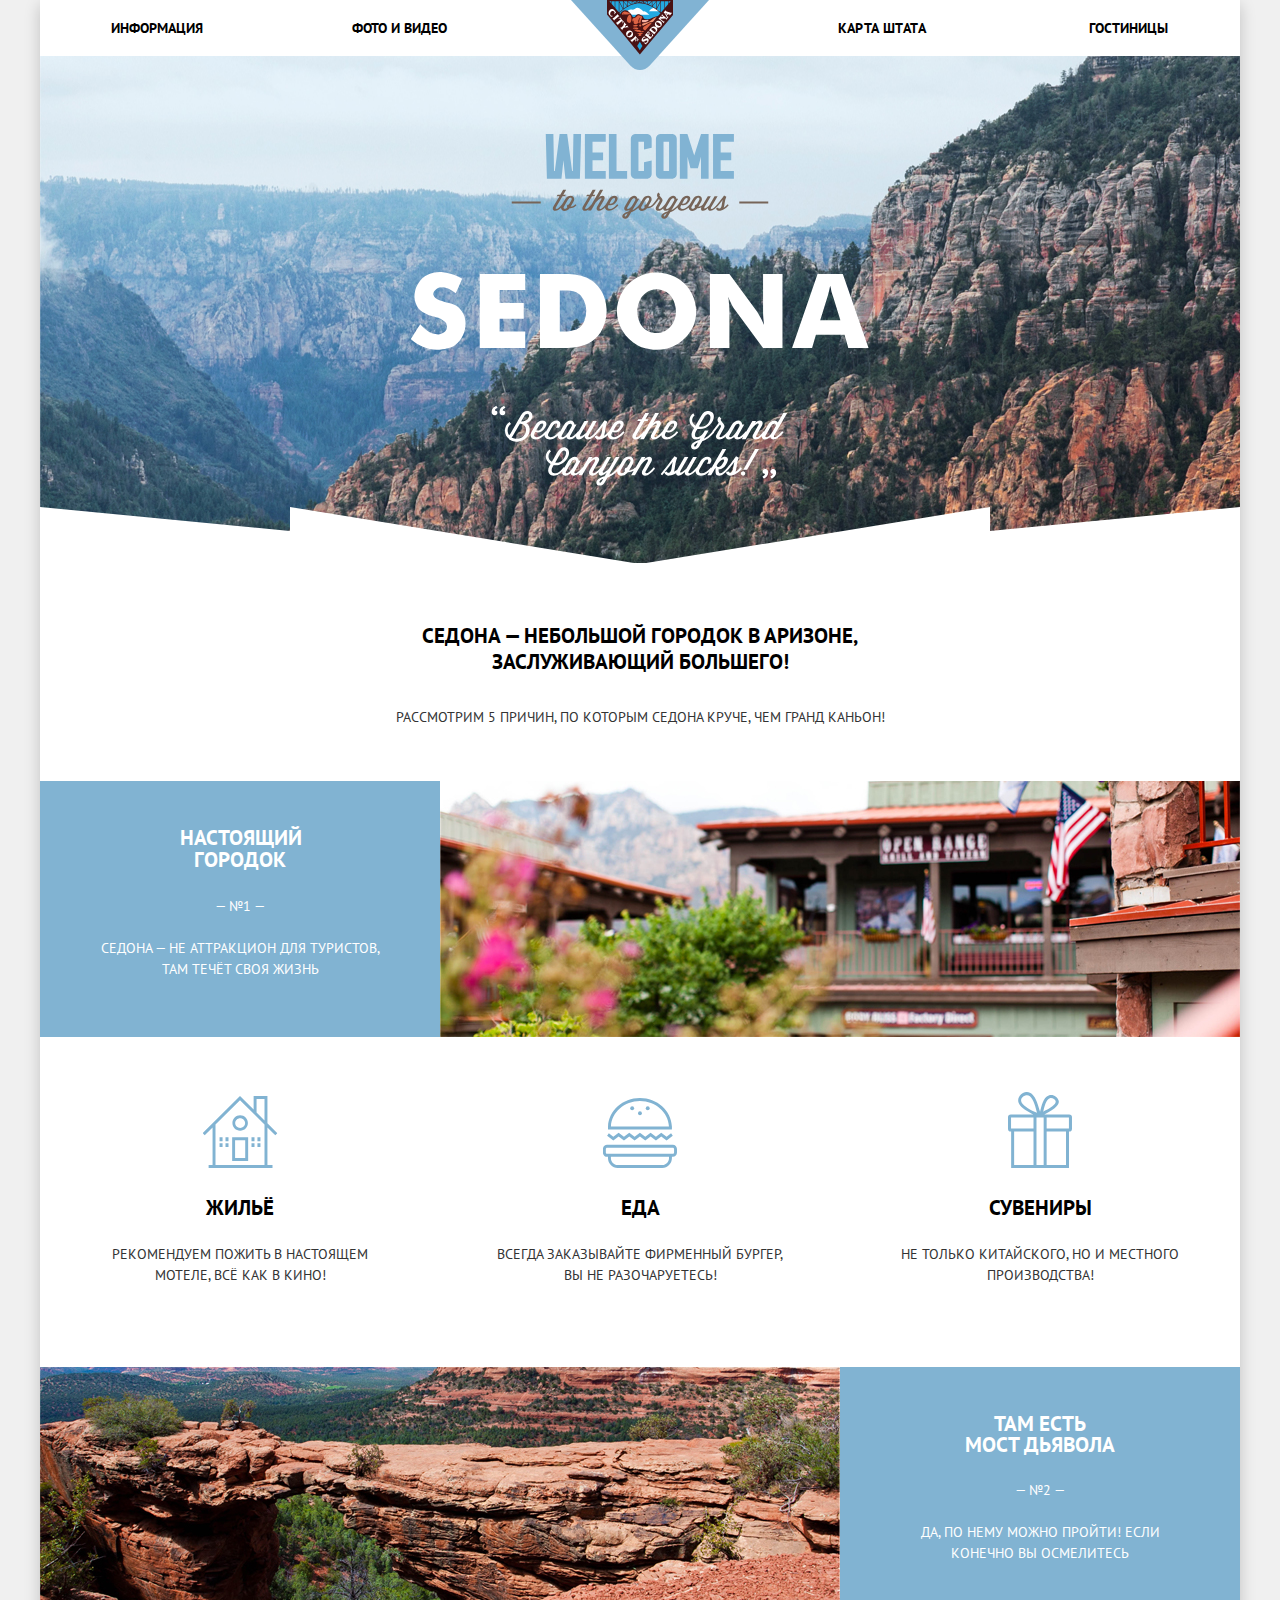
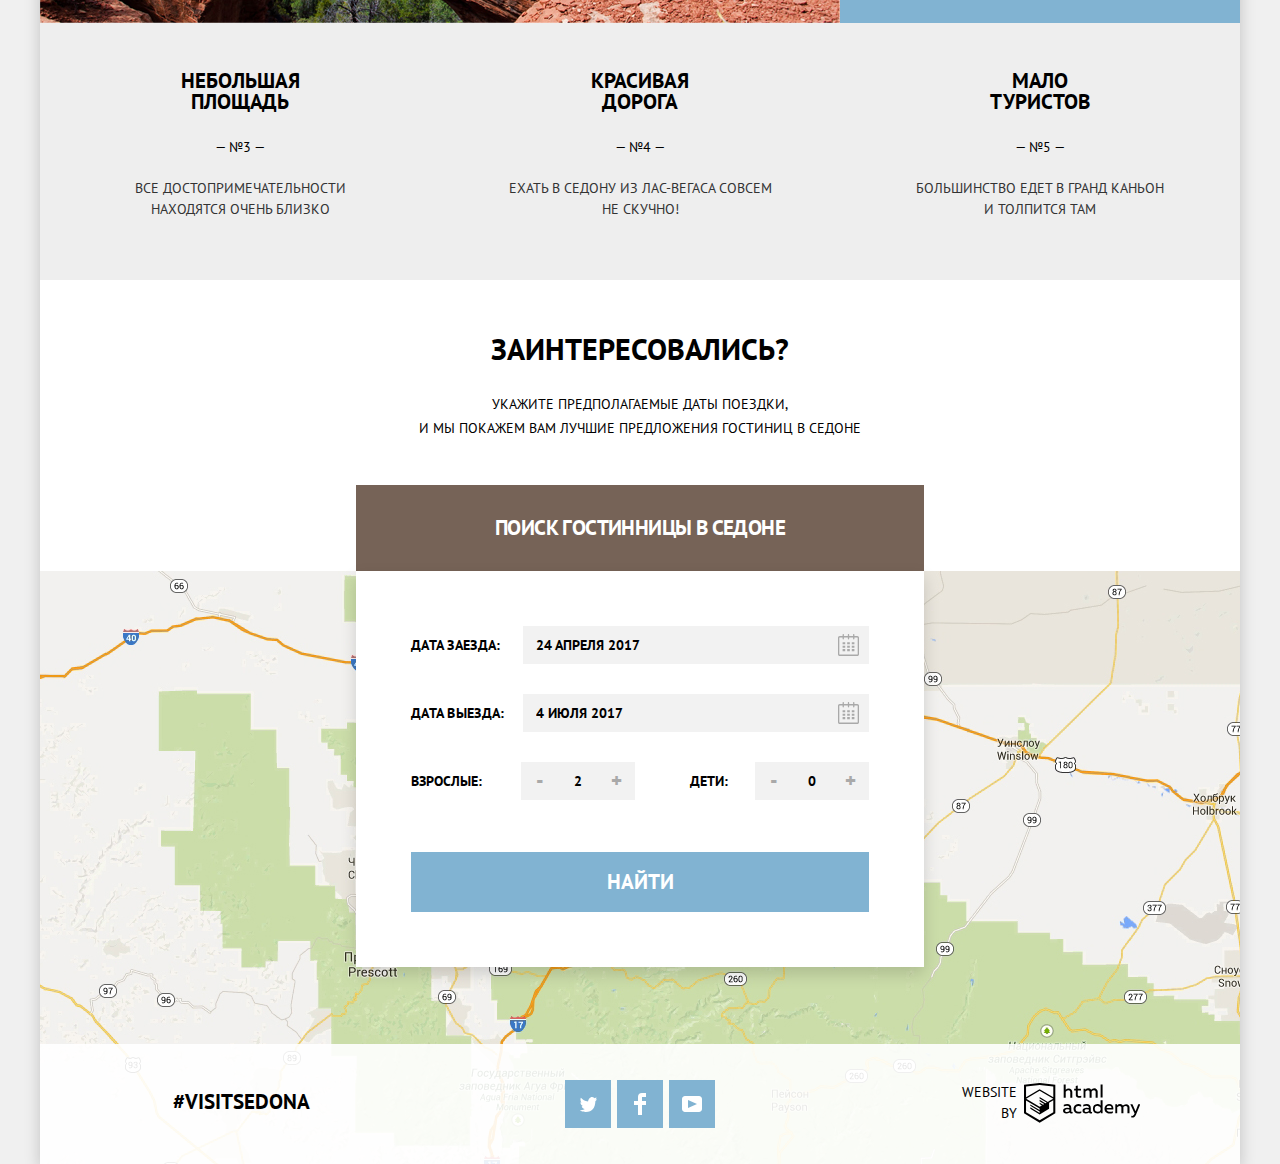
==== commit d24e2ad4: "правки" ====
--- a/index.html
+++ b/index.html
@@ -64,6 +64,7 @@
                 <p class="future-number">— №2 —</p>
                 <p class="future-text">Да, по нему можно пройти! Если конечно вы осмелитесь</p>
               </div>
+            </li>
             <li class="future-item future-item-gray">
               <div class="future-item-wrapper">
                 <h3 class="future-name">Небольшая площадь</h3>
@@ -86,7 +87,8 @@
       </section>
       <section class="quote">
         <h2>Заинтересовались?</h2>
-        <p>Укажите предполагаемые даты поездки, и&nbsp;мы&nbsp;покажем&nbsp;вам&nbsp;лучшие&nbsp;предложения гостиниц в седоне</p>
+        <p>Укажите предполагаемые даты поездки, и&nbsp;мы&nbsp;покажем&nbsp;вам&nbsp;лучшие&nbsp;предложения гостиниц в
+          седоне</p>
         <div class="form-wrapper">
           <a class="search-btn" href="#">Поиск гостинницы в седоне</a>
           <form class="search-form" action="https://echo.htmlacademy.ru" method="post">
@@ -99,7 +101,7 @@
                     d="M19.251 2.025h-2.845V.648c0-.381-.294-.689-.656-.689-.363 0-.656.308-.656.689v1.377h-3.938V.648c0-.381-.294-.689-.655-.689-.363 0-.657.308-.657.689v1.377H5.906V.648c0-.381-.294-.689-.656-.689-.363 0-.657.308-.657.689v1.377H1.75C.784 2.025 0 2.847 0 3.862v16.302C0 21.179.784 22 1.75 22h17.501c.966 0 1.749-.821 1.749-1.836V3.862c0-1.015-.783-1.837-1.749-1.837zm.437 18.139a.448.448 0 0 1-.437.459H1.75a.45.45 0 0 1-.438-.459V3.862a.45.45 0 0 1 .438-.459h2.844v1.378c0 .381.294.689.657.689.362 0 .656-.308.656-.689V3.403h3.938v1.378c0 .381.294.689.657.689.361 0 .655-.308.655-.689V3.403h3.938v1.378c0 .381.293.689.656.689.362 0 .656-.308.656-.689V3.403h2.845c.241 0 .437.206.437.459v16.302z" />
                   <path
                     d="M4.594 8.225h2.625v2.066H4.594zM4.594 11.668h2.625v2.067H4.594zM4.594 15.112h2.625v2.066H4.594zM9.188 15.112h2.625v2.066H9.188zM9.188 11.668h2.625v2.067H9.188zM9.188 8.225h2.625v2.066H9.188zM13.781 15.112h2.625v2.066h-2.625zM13.781 11.668h2.625v2.067h-2.625zM13.781 8.225h2.625v2.066h-2.625z" />
-                  </svg>
+                </svg>
               </label>
             </div>
             <div class="form-line">
@@ -111,20 +113,20 @@
                     d="M19.251 2.025h-2.845V.648c0-.381-.294-.689-.656-.689-.363 0-.656.308-.656.689v1.377h-3.938V.648c0-.381-.294-.689-.655-.689-.363 0-.657.308-.657.689v1.377H5.906V.648c0-.381-.294-.689-.656-.689-.363 0-.657.308-.657.689v1.377H1.75C.784 2.025 0 2.847 0 3.862v16.302C0 21.179.784 22 1.75 22h17.501c.966 0 1.749-.821 1.749-1.836V3.862c0-1.015-.783-1.837-1.749-1.837zm.437 18.139a.448.448 0 0 1-.437.459H1.75a.45.45 0 0 1-.438-.459V3.862a.45.45 0 0 1 .438-.459h2.844v1.378c0 .381.294.689.657.689.362 0 .656-.308.656-.689V3.403h3.938v1.378c0 .381.294.689.657.689.361 0 .655-.308.655-.689V3.403h3.938v1.378c0 .381.293.689.656.689.362 0 .656-.308.656-.689V3.403h2.845c.241 0 .437.206.437.459v16.302z" />
                   <path
                     d="M4.594 8.225h2.625v2.066H4.594zM4.594 11.668h2.625v2.067H4.594zM4.594 15.112h2.625v2.066H4.594zM9.188 15.112h2.625v2.066H9.188zM9.188 11.668h2.625v2.067H9.188zM9.188 8.225h2.625v2.066H9.188zM13.781 15.112h2.625v2.066h-2.625zM13.781 11.668h2.625v2.067h-2.625zM13.781 8.225h2.625v2.066h-2.625z" />
-                  </svg>
+                </svg>
               </label>
             </div>
             <div class="form-line">
               <div class="label-count label-abult">
-                <label>Взрослые</label>
-                  <div class="buttons-count buttons-abult">
-                    <button class="button-count button-minus" type="button">-</button>
-                    <input class="input-count" type="text" name="amolts" value="2" required>
-                    <button class="button-count button-plus" type="button">+</button>
-                  </div>
+                <label>Взрослые:</label>
+                <div class="buttons-count buttons-abult">
+                  <button class="button-count button-minus" type="button">-</button>
+                  <input class="input-count" type="text" name="amolts" value="2" required>
+                  <button class="button-count button-plus" type="button">+</button>
+                </div>
               </div>
               <div class="label-count label-children">
-                <label>Дети</label>
+                <label>Дети:</label>
                 <div class="buttons-count buttons-children">
                   <button class="button-count button-minus" type="button">-</button>
                   <input class="input-count" type="text" name="childrens" value="0" required>
--- a/css/index.css
+++ b/css/index.css
@@ -1,5 +1,6 @@
 .site {
   margin: 0 auto;
+  min-width: 1200px;
   width: 1200px;
   box-shadow: 0 5px 15px 0 rgba(0, 0, 0, 0.2);
 }
@@ -15,15 +16,16 @@
 }
 
 body {
-  margin: 0;
+  margin: 0 auto;
   padding: 0;
   font-family: "PT Sans", "Arial", sans-serif;
   font-size: 14px;
-  line-height: 24px;
+  line-height: 21px;
   font-weight: 400;
   color: #000000;
   background-color: #f0f0f0;
   text-transform: uppercase;
+  min-width: 1200px;
 }
 
 header {
@@ -57,8 +59,9 @@
 }
 
 .main-navigation {
+  position: relative;
   font-size: 16px;
-  line-height: 20px;
+  line-height: 21px;
 }
 
 .site-navigation {
@@ -80,7 +83,7 @@
 
 .menu-item-left {
   display: block;
-  padding-left: 70px;
+  padding-left: 71px;
 }
 
 li.menu-item-right {
@@ -93,12 +96,14 @@
   text-align: right;
 }
 
-.menu-item-right li:first-of-type {
-  padding-right: 79px;
-}
-
-.menu-item-left:nth-child(2) {
+.site-navigation li:nth-child(3) {
+  padding-right: 75px;
+  letter-spacing: 0.4px;
+}
+
+.site-navigation li:nth-child(2) {
   margin-right: auto;
+  padding-left: 73px;
 }
 
 .menu-item-right:nth-child(1) {
@@ -179,10 +184,6 @@
   justify-content: space-around;
 }
 
-.future {
-  padding-top: 3px;
-}
-
 .future .future-title {
   width: 500px;
   margin: 0 auto;
@@ -191,6 +192,7 @@
   font-family: "PT Sans", "Arial", sans-serif;
   font-weight: 700;
   font-size: 21px;
+  line-height: 26px;
   text-transform: uppercase;
   text-align: center;
 }
@@ -204,6 +206,7 @@
   font-size: 14px;
   text-align: center;
   color: #333333;
+  padding-bottom: 2px;
 }
 
 .future-item-blue {
@@ -220,17 +223,19 @@
 
 .item-one .future-name {
   max-width: 142px;
-  margin-top: 0px;
+  margin-top: 2px;
   margin-left: auto;
   margin-right: auto;
   margin-bottom: 21px;
+  line-height: 21px;
 }
 
 .future .future-text {
-  margin-top: 5px;
+  margin-top: 7px;
   margin-bottom: 0;
   font-weight: 400;
   font-size: 14px;
+  line-height: 21px;
   color: #333333;
   max-width: 304px;
 }
@@ -262,6 +267,7 @@
 .section-one h3,
 .section-one p {
   text-align: center;
+  line-height: 21px;
 }
 
 .section-one h3 {
@@ -278,7 +284,7 @@
 
 
 .future-number {
-  margin-top: 20px;
+  margin-top: 25px;
   font-weight: 400;
   font-size: 14px;
 }
@@ -329,6 +335,16 @@
   background: url("../img/icon-present.svg") no-repeat center bottom;
 }
 
+.section-blue ul {
+  display: flex;
+  flex-direction: column;
+  align-items: flex-start;
+}
+
+.section-blue li {
+  width: 100%;
+}
+
 .section-blue .item-one {
   display: flex;
   align-items: flex-start;
@@ -336,6 +352,7 @@
 
 .item-one .future-text {
   text-align: center;
+  margin-top: 26px;
 }
 
 .section-two {
@@ -353,7 +370,7 @@
 }
 
 .section-two .future-item {
-  padding: 43px 48px 16px 48px;
+  padding: 46px 48px 16px 48px;
   text-align: center;
 }
 
@@ -363,9 +380,9 @@
 
 .future-item-gray .future-item-wrapper {
   min-height: 256px;
-  padding-top: 45px;
+  padding-top: 47px;
   padding-bottom: 60px;
-  line-height: 23px;
+  line-height: 21px;
 }
 
 .search-btn {
@@ -378,7 +395,7 @@
   line-height: 86px;
   text-align: center;
   color: #ffffff;
-  letter-spacing: -0.5px;
+  letter-spacing: -0.6px;
   background-color: #766357;
 }
 
@@ -454,6 +471,7 @@
   align-items: center;
   width: 100%;
   font-weight: 700;
+  letter-spacing: 0.3px;
 }
 
 .form-date-icon {
@@ -560,7 +578,7 @@
 }
 
 .quote {
-  padding-top: 48px;
+  padding-top: 51px;
   min-height: 290px;
 }
 
@@ -570,18 +588,18 @@
   font-family: "PT Sans", "Arial", sans-serif;
   font-weight: 700;
   font-size: 30px;
-  line-height: 38px;
+  line-height: 36px;
   text-align: center;
 }
 
 .quote p {
   max-width: 450px;
   min-height: 50px;
-  margin: 27px auto 41px auto;
+  margin: 25px auto 43px auto;
   font-family: "PT Sans", "Arial", sans-serif;
   font-weight: 400;
   font-size: 14px;
-  line-height: 22px;
+  line-height: 24px;
   text-align: center;
 }
 
@@ -628,6 +646,7 @@
 }
 
 @-moz-document url-prefix() {
+
   .future-item-gray .future-item-wrapper {
     min-height: 250px;
     padding-bottom: 56px;
@@ -746,13 +765,14 @@
 .section-sorting {
   display: flex;
   align-items: baseline;
-  padding: 22px 72px 18px 72px;
+  padding: 24px 72px 18px 72px;
 }
 
 .section-sorting b {
   margin-right: 49px;
   font-weight: 700;
   font-size: 21px;
+  line-height: 26px;
 }
 
 .section-sorting p {
@@ -837,7 +857,7 @@
 .section-criteria {
   display: flex;
   height: 217px;
-  padding: 26px 68px 28px 71px;
+  padding: 27px 68px 28px 71px;
   color: #ffffff;
   background: url("../img/hotel-top-photo.jpg") no-repeat center -55px;
 }
@@ -971,14 +991,17 @@
 
 .hotel h3 {
   margin: 0;
-  margin-top: -3px;
+  margin-top: -6px;
 }
 
 .hotel {
   display: flex;
   align-items: flex-start;
-  padding: 28px 72px 29px 72px;
+  width: 100%;
+  padding: 29px 72px 29px 72px;
   border-top: 1px solid #e5e5e5;
+  border-bottom: 1px solid transparent;
+  min-height: 151px;
 }
 
 .hotel:last-of-type {
@@ -989,9 +1012,15 @@
   margin-left: 30px;
 }
 
+.hotels ul {
+  display: flex;
+  flex-direction: column;
+  align-items: flex-start;
+}
+
 .hotel-table {
-  margin-bottom: 10px;
-  margin-top: 3px;
+  margin-bottom: 12px;
+  margin-top: 6px;
   font-size: 14px;
 }
 
@@ -1003,8 +1032,9 @@
 
 .hotels .hotel-name {
   font-weight: 700;
-  line-height: 21px;
+  line-height: 26px;
   font-size: 21px;
+  letter-spacing: 0.3px;
 }
 
 .hotels .btn {
@@ -1013,7 +1043,7 @@
 }
 
 .hotel-amara .pricehotel {
-  padding-right: 26px;
+  padding-right: 35px;
   padding-left: 0;
 }
 
@@ -1067,6 +1097,7 @@
   display: inline-block;
   padding: 0 17px;
   line-height: 27px;
+  min-height: 27px;
 }
 
 .btn-to-book {
@@ -1144,11 +1175,11 @@
 }
 
 .searching-checkbox {
-  margin-top: 22px;
+  margin-top: 24px;
 }
 
 .searching-checkbox li {
-  margin-bottom: 22px;
+  margin-bottom: 25px;
 }
 
 .form-group-checkbox .checkbox {
@@ -1163,6 +1194,7 @@
   position: relative;
   padding-left: 40px;
   cursor: pointer;
+  line-height: 21px;
 }
 
 .section-criteria .label-for-checkbox::before {
